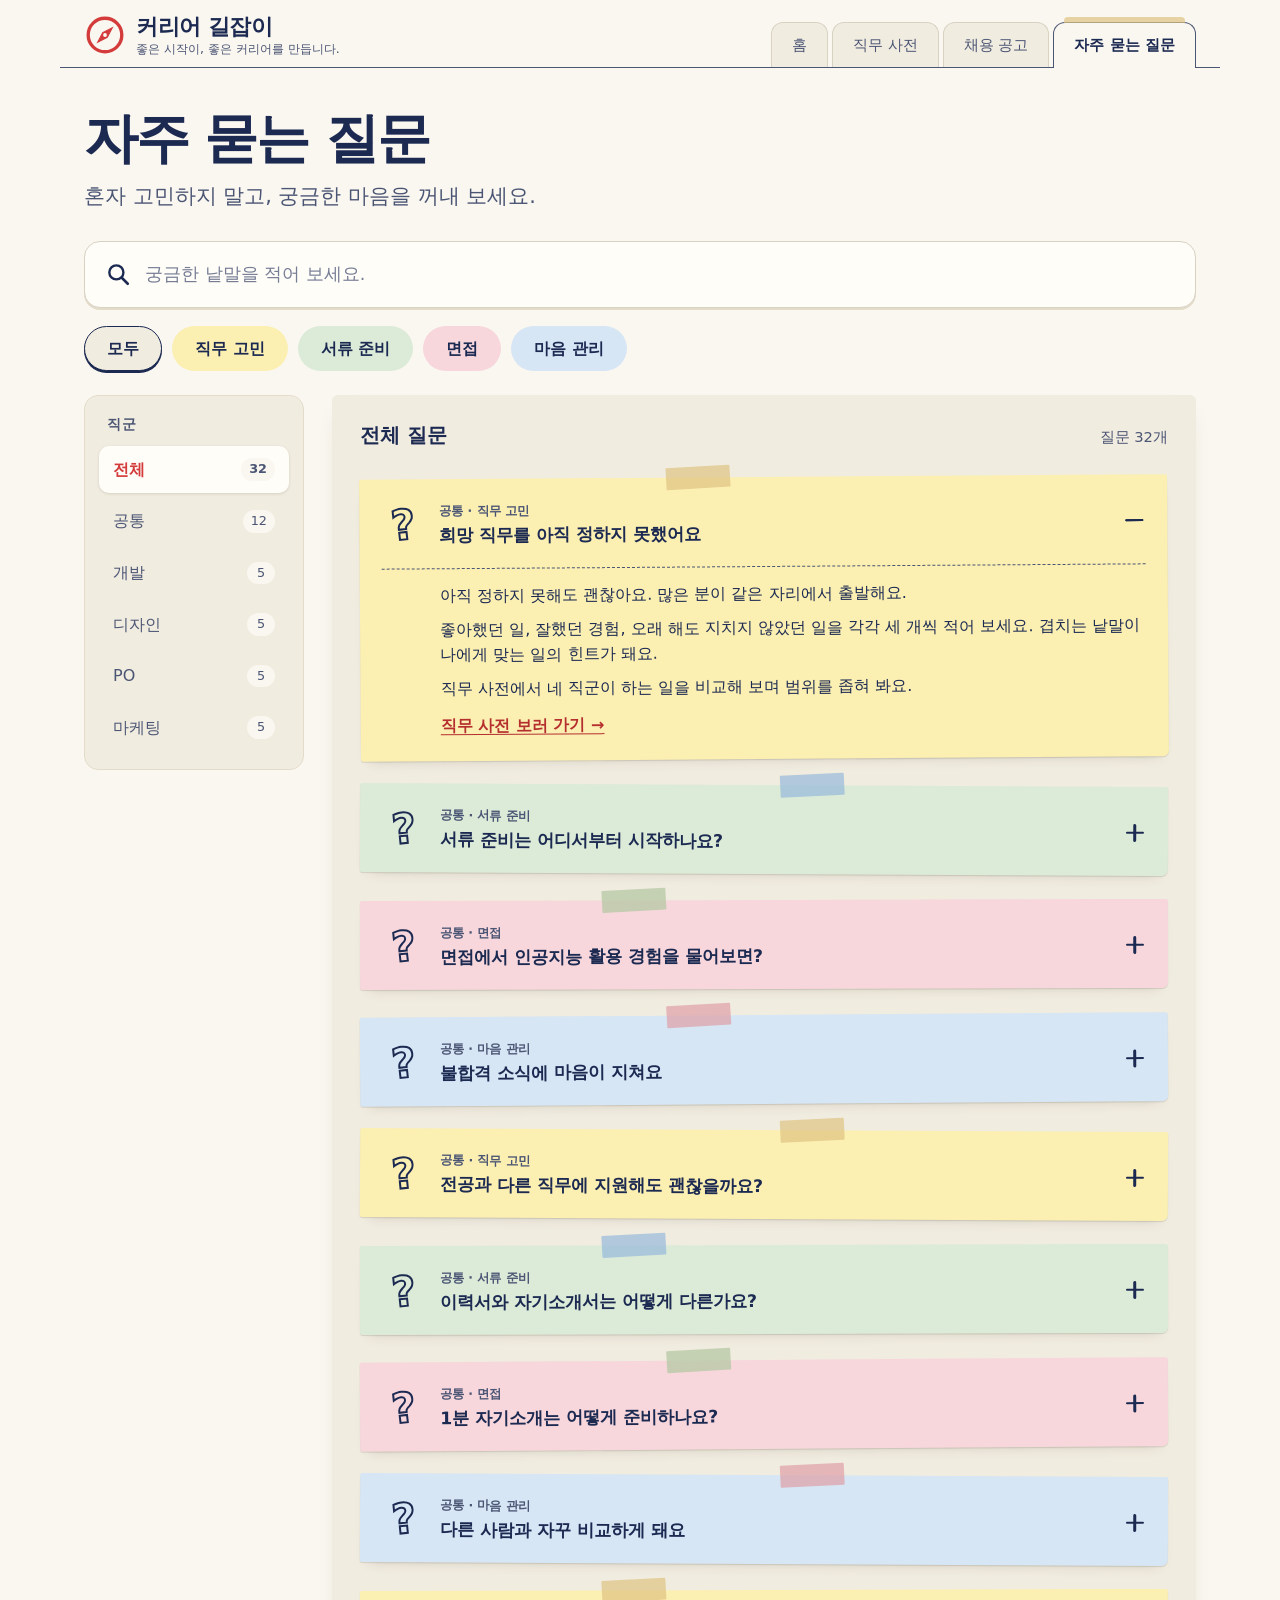
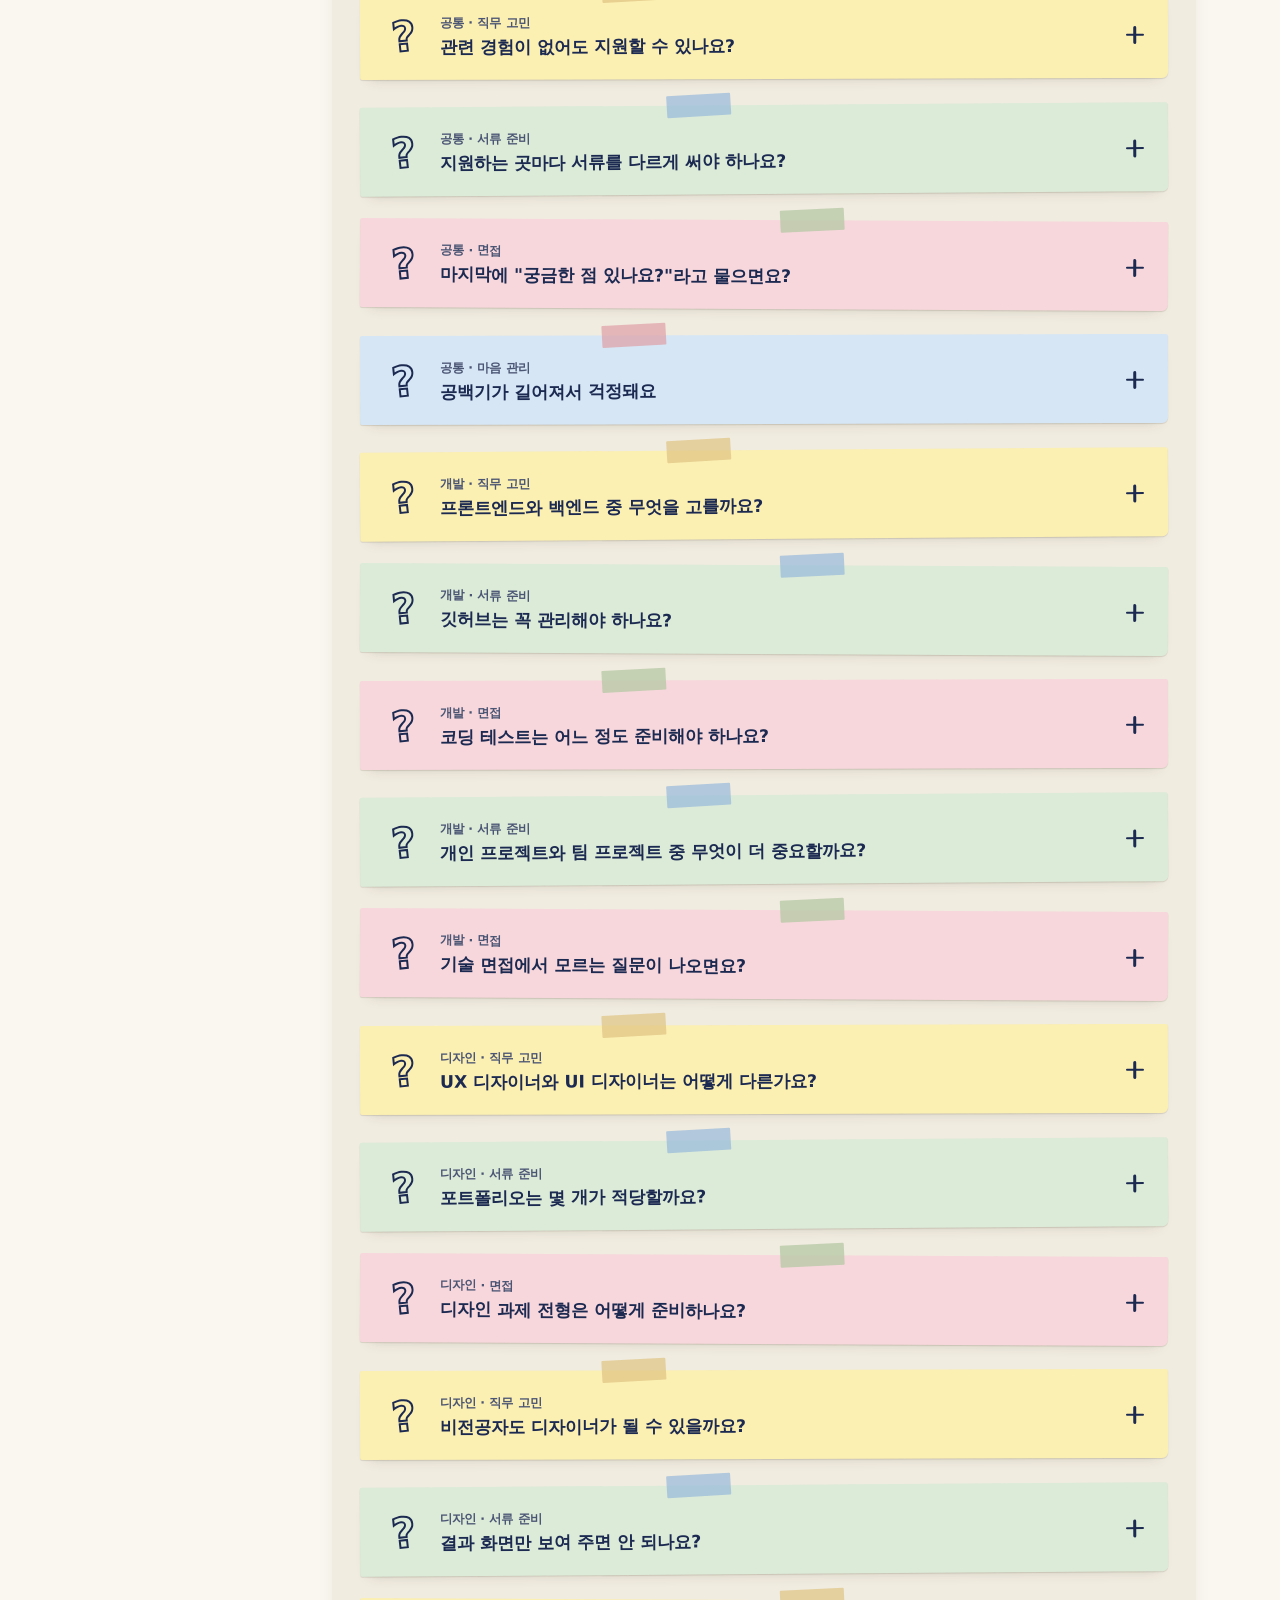
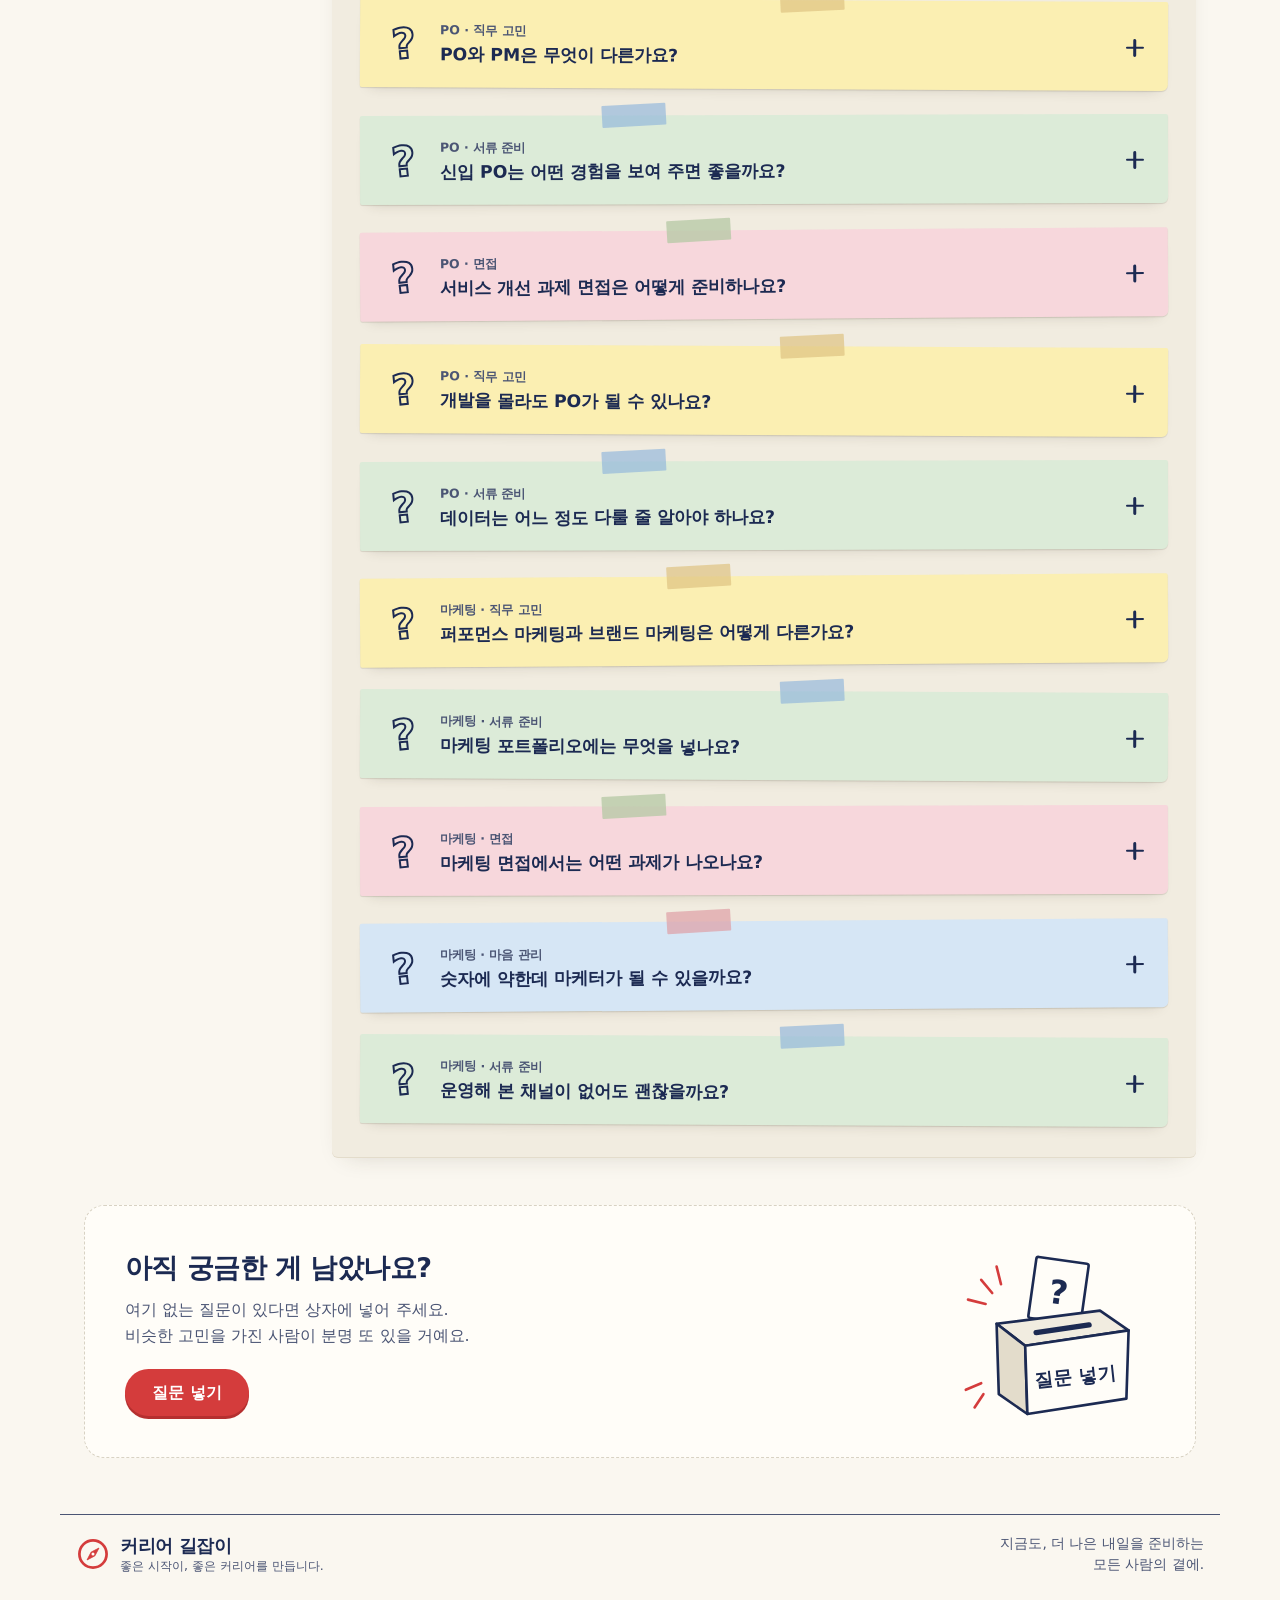
==== faq/index.html @ 997441ae "자주 묻는 질문 페이지 추가 - faq/index.html: 검색, 주제 칩, 직군 목록, 포스트잇 질문 목록, 질문 상자 - faq/faq.css: 메모지·테이프 디자인, 375" ====
<!DOCTYPE html>
<html lang="ko">
<head>
  <meta charset="UTF-8">
  <meta name="viewport" content="width=device-width, initial-scale=1">
  <title>자주 묻는 질문 | 커리어 길잡이</title>
  <meta name="description" content="개발·디자인·PO·마케팅 취업 준비생이 자주 묻는 질문과 답을 모았어요.">
  <link rel="stylesheet" href="../style.css">
  <link rel="stylesheet" href="faq.css">
</head>
<body>
  <a class="skip-link" href="#main">본문 바로가기</a>

  <!-- 공통 헤더: _틀.html이 생기면 그 모양으로 교체 -->
  <header class="site-header">
    <div class="container site-header__inner">
      <a class="brand" href="../index.html">
        <svg class="brand__logo" viewBox="0 0 40 40" role="img" aria-label="커리어 길잡이 로고 (나침반)">
          <circle cx="20" cy="20" r="16" fill="none" stroke-width="3.2"/>
          <path d="M27 13 L22.2 22.2 L13 27 L17.8 17.8 Z" />
          <circle cx="20" cy="20" r="1.8" class="brand__pin"/>
        </svg>
        <span class="brand__text">
          <strong class="brand__name">커리어 길잡이</strong>
          <span class="brand__tagline">좋은 시작이, 좋은 커리어를 만듭니다.</span>
        </span>
      </a>
      <nav class="site-nav" aria-label="주 메뉴">
        <ul>
          <li><a href="../index.html">홈</a></li>
          <li><a href="../roles/index.html">직무 사전</a></li>
          <li><a href="../jobs/index.html">채용 공고</a></li>
          <li><a href="../faq/index.html" aria-current="page">자주 묻는 질문</a></li>
        </ul>
      </nav>
    </div>
  </header>

  <main id="main" class="container faq">
    <!-- 제목 + 검색 -->
    <section class="faq-hero" aria-labelledby="faq-title">
      <h1 id="faq-title">자주 묻는 질문</h1>
      <p class="faq-hero__lead">혼자 고민하지 말고, 궁금한 마음을 꺼내 보세요.</p>

      <form class="search" role="search" onsubmit="return false">
        <label for="faq-search" class="sr-only">질문 검색</label>
        <svg class="search__icon" viewBox="0 0 24 24" aria-hidden="true">
          <circle cx="10.5" cy="10.5" r="6.5" fill="none" stroke-width="2.2"/>
          <path d="M15.5 15.5 L21 21" stroke-width="2.4" stroke-linecap="round"/>
        </svg>
        <input id="faq-search" class="search__input" type="search"
               placeholder="궁금한 낱말을 적어 보세요." autocomplete="off">
        <button type="button" class="search__clear" id="faq-search-clear" aria-label="검색어 지우기" hidden>✕</button>
      </form>

      <div class="topics" role="group" aria-label="주제로 고르기" id="faq-topics">
        <!-- faq.js가 채움 -->
      </div>
    </section>

    <!-- 직군 분류 + 질문 목록 -->
    <div class="faq-layout">
      <aside class="side" aria-labelledby="side-title">
        <h2 id="side-title" class="side__title">직군</h2>
        <ul class="side__list" id="faq-roles">
          <!-- faq.js가 채움 -->
        </ul>
      </aside>

      <section class="board" aria-labelledby="board-title">
        <div class="board__head">
          <h2 id="board-title" class="board__title">전체 질문</h2>
          <p class="board__count" id="faq-count" aria-live="polite"></p>
        </div>
        <ul class="notes" id="faq-list">
          <!-- faq.js가 채움 -->
        </ul>
        <div class="empty" id="faq-empty" hidden>
          <p class="empty__title">찾는 질문이 아직 없어요.</p>
          <p>다른 낱말로 찾아보거나, 아래 질문 상자에 넣어 주세요.</p>
          <button type="button" class="btn btn--ghost" id="faq-reset">조건 모두 지우기</button>
        </div>
      </section>
    </div>

    <!-- 질문 넣기 안내 -->
    <section class="ask" aria-labelledby="ask-title">
      <div class="ask__text">
        <h2 id="ask-title">아직 궁금한 게 남았나요?</h2>
        <p>여기 없는 질문이 있다면 상자에 넣어 주세요.<br>비슷한 고민을 가진 사람이 분명 또 있을 거예요.</p>
        <button type="button" class="btn btn--accent" id="ask-open">질문 넣기</button>
      </div>
      <svg class="ask__box" viewBox="0 0 200 170" aria-hidden="true">
        <g class="ask__spark">
          <path d="M42 38 L52 50"/><path d="M56 26 L60 42"/><path d="M30 56 L46 60"/>
          <path d="M28 138 L42 132"/><path d="M36 154 L44 142"/>
        </g>
        <!-- 꽂힌 쪽지 -->
        <g transform="rotate(8 112 50)">
          <rect x="88" y="20" width="48" height="56" rx="2" class="ask__card"/>
          <text x="112" y="60" text-anchor="middle" class="ask__q">?</text>
        </g>
        <!-- 상자 -->
        <path d="M56 78 L150 66 L176 84 L82 98 Z" class="ask__top"/>
        <path d="M92 86 L140 79" class="ask__slot"/>
        <path d="M56 78 L82 98 L84 160 L58 142 Z" class="ask__side"/>
        <path d="M82 98 L176 84 L174 146 L84 160 Z" class="ask__front"/>
        <text x="128" y="132" text-anchor="middle" class="ask__label" transform="rotate(-6 128 128)">질문 넣기</text>
      </svg>
    </section>
  </main>

  <!-- 질문 넣기 창 -->
  <dialog class="dialog" id="ask-dialog" aria-labelledby="dialog-title">
    <form method="dialog" class="dialog__form" id="ask-form">
      <h2 id="dialog-title">질문 상자에 넣기</h2>
      <label for="ask-role">어떤 직군 질문인가요?</label>
      <select id="ask-role" name="role">
        <option value="common">공통</option>
        <option value="dev">개발</option>
        <option value="design">디자인</option>
        <option value="po">PO</option>
        <option value="marketing">마케팅</option>
      </select>
      <label for="ask-text">궁금한 점</label>
      <textarea id="ask-text" name="text" rows="4" maxlength="200" required
                placeholder="예) 포트폴리오에 팀 프로젝트만 있어도 괜찮을까요?"></textarea>
      <p class="dialog__note">연습용 상자라서, 넣은 질문은 지금 쓰는 브라우저에만 저장돼요.</p>
      <p class="dialog__done" id="ask-done" role="status"></p>
      <div class="dialog__actions">
        <button type="button" class="btn btn--ghost" id="ask-cancel">닫기</button>
        <button type="submit" class="btn btn--accent" value="submit">넣기</button>
      </div>
      <div class="mine" id="ask-mine" hidden>
        <h3>내가 넣은 질문</h3>
        <ul id="ask-mine-list"></ul>
      </div>
    </form>
  </dialog>

  <!-- 공통 푸터 -->
  <footer class="site-footer">
    <div class="container site-footer__inner">
      <a class="brand brand--small" href="../index.html">
        <svg class="brand__logo" viewBox="0 0 40 40" role="img" aria-label="커리어 길잡이 로고 (나침반)">
          <circle cx="20" cy="20" r="16" fill="none" stroke-width="3.2"/>
          <path d="M27 13 L22.2 22.2 L13 27 L17.8 17.8 Z" />
          <circle cx="20" cy="20" r="1.8" class="brand__pin"/>
        </svg>
        <span class="brand__text">
          <strong class="brand__name">커리어 길잡이</strong>
          <span class="brand__tagline">좋은 시작이, 좋은 커리어를 만듭니다.</span>
        </span>
      </a>
      <p class="site-footer__msg">지금도, 더 나은 내일을 준비하는<br>모든 사람의 곁에.</p>
    </div>
  </footer>

  <script src="faq.js"></script>
</body>
</html>
---- faq/faq.css ----
/* =========================================================
   자주 묻는 질문 — 페이지 전용 스타일
   색은 모두 var(--…)로만 씁니다.
   ========================================================= */

/* ---------------------------------------------------------
   [임시] 색·글꼴 변수
   공통 style.css가 아직 없어서 여기 둡니다.
   style.css에 같은 변수가 생기면 이 블록을 지워 주세요.
   --------------------------------------------------------- */
:root {
  --bg: #faf7f0;
  --paper: #f1ece0;
  --paper-edge: #e3dccb;
  --surface: #fffdf8;
  --ink: #1c2a52;
  --ink-soft: #4b5574;
  --muted: #767d95;
  --line: #d8d2c3;
  --accent: #d43c3c;
  --accent-dark: #b52f2f;
  --on-accent: #ffffff;
  --focus: #2f6fd6;
  --mark: #ffe58a;
  --shadow: rgba(60, 50, 30, 0.14);
  --shadow-strong: rgba(60, 50, 30, 0.22);
  --backdrop: rgba(28, 42, 82, 0.35);

  --note-yellow: #fbefb2;
  --note-green: #dcebd8;
  --note-pink: #f7d7dc;
  --note-blue: #d6e6f5;
  --tape-yellow: rgba(222, 196, 130, 0.7);
  --tape-green: rgba(180, 200, 165, 0.75);
  --tape-pink: rgba(222, 160, 165, 0.7);
  --tape-blue: rgba(150, 185, 220, 0.7);

  --font: "Pretendard", "Apple SD Gothic Neo", "Malgun Gothic", "맑은 고딕", system-ui, sans-serif;
}

/* ---------- 기본 ---------- */
*, *::before, *::after { box-sizing: border-box; }

body {
  margin: 0;
  background: var(--bg);
  color: var(--ink);
  font-family: var(--font);
  line-height: 1.6;
  word-break: keep-all;
  overflow-wrap: anywhere;
}

.container {
  width: 100%;
  max-width: 1160px;
  margin: 0 auto;
  padding: 0 16px;
}
@media (min-width: 640px) { .container { padding: 0 24px; } }

a { color: inherit; }
button, input, select, textarea { font: inherit; color: inherit; }

:focus-visible {
  outline: 3px solid var(--focus);
  outline-offset: 2px;
  border-radius: 6px;
}

.sr-only {
  position: absolute; width: 1px; height: 1px; padding: 0; margin: -1px;
  overflow: hidden; clip: rect(0 0 0 0); white-space: nowrap; border: 0;
}

.skip-link {
  position: absolute; left: 16px; top: -48px; z-index: 10;
  padding: 8px 14px; border-radius: 8px;
  background: var(--ink); color: var(--surface); text-decoration: none;
}
.skip-link:focus { top: 12px; }

/* ---------- 헤더 (폴더 탭 메뉴) ---------- */
.site-header { padding-top: 14px; }
.site-header__inner {
  display: flex; flex-wrap: wrap; align-items: flex-end; justify-content: space-between;
  gap: 12px 24px;
  border-bottom: 1.5px solid var(--ink-soft);
}

.brand {
  display: inline-flex; align-items: center; gap: 10px;
  text-decoration: none; padding-bottom: 10px;
}
.brand__logo { width: 42px; height: 42px; flex: none; stroke: var(--accent); fill: var(--accent); }
.brand__logo circle:first-child { fill: none; }
.brand__pin { fill: var(--surface); stroke: none; }
.brand__text { display: flex; flex-direction: column; line-height: 1.25; }
.brand__name { font-size: 1.35rem; font-weight: 800; letter-spacing: -0.02em; }
.brand__tagline { font-size: 0.78rem; color: var(--ink-soft); }
.brand--small .brand__logo { width: 34px; height: 34px; }
.brand--small .brand__name { font-size: 1.1rem; }

.site-nav ul {
  display: flex; gap: 4px; margin: 0; padding: 0; list-style: none;
}
.site-nav a {
  display: block; position: relative;
  padding: 10px 20px 9px;
  background: var(--paper);
  border: 1.5px solid var(--line); border-bottom: 0;
  border-radius: 12px 12px 0 0;
  font-size: 0.95rem; color: var(--ink-soft); text-decoration: none;
  white-space: nowrap;
  transition: background 0.15s;
}
.site-nav a:hover { background: var(--surface); color: var(--ink); }
.site-nav a[aria-current="page"] {
  background: var(--bg);
  border-color: var(--ink-soft);
  color: var(--ink); font-weight: 800;
  margin-bottom: -1.5px; padding-bottom: 10.5px;
}
.site-nav a[aria-current="page"]::before {
  content: ""; position: absolute; left: 10px; right: 10px; top: -6px; height: 6px;
  background: var(--tape-yellow); border-radius: 4px 4px 0 0;
}

@media (max-width: 720px) {
  .site-header__inner { flex-direction: column; align-items: stretch; }
  .site-nav ul { gap: 2px; }
  .site-nav li { flex: 1 1 0; min-width: 0; }
  .site-nav a { padding: 9px 4px 8px; text-align: center; font-size: 0.82rem; border-radius: 10px 10px 0 0; }
  .site-nav a[aria-current="page"] { padding-bottom: 9.5px; }
}

/* ---------- 제목 + 검색 ---------- */
.faq-hero { padding: 40px 0 24px; }
.faq-hero h1 {
  margin: 0;
  font-size: clamp(2.1rem, 6vw, 3.4rem); font-weight: 900; letter-spacing: -0.04em; line-height: 1.15;
}
.faq-hero__lead { margin: 10px 0 28px; font-size: clamp(1rem, 2.4vw, 1.3rem); color: var(--ink-soft); }

.search {
  position: relative; display: flex; align-items: center;
  background: var(--surface);
  border: 1.5px solid var(--line); border-radius: 16px;
  box-shadow: 0 2px 0 var(--paper-edge);
  transition: border-color 0.15s, box-shadow 0.15s;
}
.search:focus-within { border-color: var(--ink-soft); box-shadow: 0 0 0 4px var(--note-blue); }
.search__icon { width: 26px; height: 26px; margin-left: 20px; flex: none; stroke: var(--ink); }
.search__input {
  flex: 1; min-width: 0;
  padding: 18px 14px; border: 0; background: transparent;
  font-size: 1.1rem;
}
.search__input::placeholder { color: var(--muted); }
.search__input:focus { outline: none; }
.search__input::-webkit-search-cancel-button { display: none; }
.search__clear {
  flex: none; width: 40px; height: 40px; margin-right: 10px;
  border: 0; border-radius: 50%; background: var(--paper); cursor: pointer;
}
.search__clear:hover { background: var(--line); }

/* 주제 칩 */
.topics { display: flex; flex-wrap: wrap; gap: 10px; margin-top: 18px; }
.chip {
  padding: 9px 22px; min-height: 44px;
  border: 1.5px solid transparent; border-radius: 999px;
  background: var(--chip, var(--paper));
  font-weight: 700; color: var(--ink); cursor: pointer;
  transition: transform 0.15s, border-color 0.15s;
}
.chip:hover { transform: translateY(-1px); }
.chip[aria-pressed="true"] { border-color: var(--ink); box-shadow: 0 2px 0 var(--ink); }
.chip--yellow { --chip: var(--note-yellow); }
.chip--green  { --chip: var(--note-green); }
.chip--pink   { --chip: var(--note-pink); }
.chip--blue   { --chip: var(--note-blue); }
@media (max-width: 480px) { .chip { padding: 8px 16px; font-size: 0.92rem; } }

/* ---------- 분류 + 목록 배치 ---------- */
.faq-layout {
  display: grid;
  grid-template-columns: 220px minmax(0, 1fr);
  gap: 28px;
  align-items: start;
}

.side {
  position: sticky; top: 16px;
  padding: 18px 14px;
  background: var(--paper);
  border: 1px solid var(--paper-edge); border-radius: 14px;
}
.side__title { margin: 0 8px 10px; font-size: 0.85rem; color: var(--ink-soft); letter-spacing: 0.08em; }
.side__list { margin: 0; padding: 0; list-style: none; display: grid; gap: 4px; }
.side__btn {
  display: flex; justify-content: space-between; align-items: center; width: 100%;
  padding: 11px 14px; min-height: 44px;
  border: 0; border-radius: 10px; background: transparent;
  text-align: left; cursor: pointer; color: var(--ink-soft);
}
.side__btn:hover { background: var(--surface); color: var(--ink); }
.side__btn[aria-pressed="true"] {
  background: var(--surface); color: var(--accent); font-weight: 800;
  box-shadow: 0 1px 3px var(--shadow);
}
.side__count {
  min-width: 28px; padding: 1px 8px; border-radius: 999px;
  background: var(--bg); font-size: 0.8rem; text-align: center; color: var(--ink-soft);
}

@media (max-width: 859px) {
  .faq-layout { grid-template-columns: minmax(0, 1fr); gap: 16px; }
  .side { position: static; padding: 12px; }
  .side__title { margin: 0 4px 8px; }
  .side__list { display: flex; flex-wrap: wrap; gap: 6px; }
  .side__btn { width: auto; gap: 8px; padding: 8px 12px; background: var(--surface); }
}

/* ---------- 게시판 (종이) ---------- */
.board {
  padding: 24px 28px 32px;
  background: var(--paper);
  border-radius: 6px;
  box-shadow: 0 1px 0 var(--paper-edge), 0 10px 24px -14px var(--shadow-strong);
}
.board__head {
  display: flex; flex-wrap: wrap; align-items: baseline; justify-content: space-between; gap: 4px 12px;
  margin-bottom: 26px;
}
.board__title { margin: 0; font-size: 1.25rem; }
.board__count { margin: 0; color: var(--ink-soft); font-size: 0.92rem; }
@media (max-width: 480px) { .board { padding: 18px 14px 24px; } }

/* ---------- 포스트잇 질문 ---------- */
.notes { margin: 0; padding: 0; list-style: none; display: grid; gap: 26px; }

.note {
  --note: var(--note-yellow);
  --tape: var(--tape-blue);
  position: relative;
  background: var(--note);
  border-radius: 2px 2px 6px 2px;
  box-shadow: 0 1px 1px var(--shadow), 0 8px 14px -10px var(--shadow-strong);
  transform: rotate(var(--tilt, 0deg));
  transition: transform 0.2s, box-shadow 0.2s;
}
.notes > li:nth-child(3n+1) .note { --tilt: -0.4deg; --tape-x: 38%; }
.notes > li:nth-child(3n+2) .note { --tilt: 0.3deg;  --tape-x: 52%; }
.notes > li:nth-child(3n)   .note { --tilt: -0.15deg; --tape-x: 30%; }
.note:hover, .note:focus-within { transform: rotate(0deg) translateY(-2px); box-shadow: 0 2px 2px var(--shadow), 0 14px 20px -12px var(--shadow-strong); }

/* 테이프 */
.note::before {
  content: ""; position: absolute; top: -11px; left: var(--tape-x, 40%);
  width: 64px; height: 22px;
  background: var(--tape);
  transform: rotate(-3deg);
  border-radius: 1px;
}

.note--yellow { --note: var(--note-yellow); --tape: var(--tape-yellow); }
.note--green  { --note: var(--note-green);  --tape: var(--tape-blue); }
.note--pink   { --note: var(--note-pink);   --tape: var(--tape-green); }
.note--blue   { --note: var(--note-blue);   --tape: var(--tape-pink); }

.note__h { margin: 0; }
.note__btn {
  display: grid; grid-template-columns: 44px minmax(0, 1fr) 28px; align-items: center; gap: 14px;
  width: 100%; padding: 22px 22px 20px;
  border: 0; background: transparent; text-align: left; cursor: pointer;
}
.note__btn:focus-visible { outline-offset: -4px; }

/* 손글씨 느낌 물음표 */
.note__q {
  font-size: 2.6rem; font-weight: 900; line-height: 1; text-align: center;
  color: transparent; -webkit-text-stroke: 2px var(--ink);
  transform: rotate(-6deg);
}

.note__meta { display: block; font-size: 0.78rem; color: var(--ink-soft); margin-bottom: 2px; font-weight: 600; }
.note__text { display: block; font-size: 1.08rem; font-weight: 800; line-height: 1.45; }

/* + / − */
.note__toggle { position: relative; width: 22px; height: 22px; justify-self: end; }
.note__toggle::before, .note__toggle::after {
  content: ""; position: absolute; left: 50%; top: 50%;
  width: 18px; height: 2.5px; border-radius: 2px;
  background: var(--ink);
  transform: translate(-50%, -50%);
  transition: transform 0.2s;
}
.note__toggle::after { transform: translate(-50%, -50%) rotate(90deg); }
.note__btn[aria-expanded="true"] .note__toggle::after { transform: translate(-50%, -50%) rotate(0deg); }

.note__panel {
  margin: 0 22px; padding: 14px 0 22px 58px;
  border-top: 1.5px dashed var(--ink-soft);
  animation: note-open 0.2s ease-out;
}
.note__panel p { margin: 0 0 0.5em; color: var(--ink); }
.note__link {
  display: inline-flex; align-items: center; gap: 4px; margin-top: 4px;
  font-weight: 700; color: var(--accent-dark); text-underline-offset: 3px;
}
@keyframes note-open { from { opacity: 0; transform: translateY(-4px); } to { opacity: 1; transform: none; } }

mark { background: var(--mark); color: inherit; border-radius: 3px; padding: 0 2px; }

@media (max-width: 480px) {
  .note__btn { grid-template-columns: 30px minmax(0, 1fr) 22px; gap: 10px; padding: 18px 14px 16px; }
  .note__q { font-size: 1.9rem; -webkit-text-stroke-width: 1.6px; }
  .note__text { font-size: 1rem; }
  .note__panel { margin: 0 14px; padding: 12px 0 18px; }
}

/* 결과 없음 */
.empty {
  padding: 36px 20px; text-align: center;
  background: var(--surface); border: 1.5px dashed var(--line); border-radius: 12px;
}
.empty__title { margin: 0 0 4px; font-size: 1.15rem; font-weight: 800; }
.empty p { margin: 0 0 16px; color: var(--ink-soft); }

/* ---------- 버튼 ---------- */
.btn {
  display: inline-flex; align-items: center; justify-content: center;
  min-height: 46px; padding: 10px 26px;
  border-radius: 999px; border: 1.5px solid transparent;
  font-weight: 800; cursor: pointer;
  transition: background 0.15s, transform 0.15s;
}
.btn--accent { background: var(--accent); color: var(--on-accent); box-shadow: 0 3px 0 var(--accent-dark); }
.btn--accent:hover { background: var(--accent-dark); }
.btn--accent:active { transform: translateY(2px); box-shadow: 0 1px 0 var(--accent-dark); }
.btn--ghost { background: var(--surface); border-color: var(--line); color: var(--ink); }
.btn--ghost:hover { border-color: var(--ink-soft); }

/* ---------- 질문 넣기 안내 ---------- */
.ask {
  display: grid; grid-template-columns: minmax(0, 1fr) 220px; align-items: center; gap: 24px;
  margin: 48px 0 56px; padding: 32px 40px;
  background: var(--surface);
  border: 1.5px dashed var(--line); border-radius: 20px;
}
.ask h2 { margin: 0 0 8px; font-size: clamp(1.3rem, 3vw, 1.7rem); letter-spacing: -0.02em; }
.ask p { margin: 0 0 20px; color: var(--ink-soft); }
.ask__box { width: 100%; height: auto; }
.ask__box path, .ask__box rect { stroke: var(--ink); stroke-width: 2.4; stroke-linejoin: round; stroke-linecap: round; }
.ask__spark path { stroke: var(--accent); fill: none; }
.ask__card { fill: var(--surface); }
.ask__q { fill: var(--ink); font: 900 30px var(--font); }
.ask__top { fill: var(--paper); }
.ask__slot { stroke-width: 5 !important; }
.ask__side { fill: var(--paper-edge); }
.ask__front { fill: var(--surface); }
.ask__label { fill: var(--ink); font: 700 17px var(--font); }

@media (max-width: 640px) {
  .ask { grid-template-columns: minmax(0, 1fr); text-align: center; padding: 26px 18px; gap: 8px; }
  .ask__box { order: -1; max-width: 160px; margin: 0 auto; }
}

/* ---------- 질문 넣기 창 ---------- */
.dialog {
  width: min(480px, calc(100% - 32px));
  padding: 0; border: 0; border-radius: 16px;
  background: var(--note-yellow); color: var(--ink);
  box-shadow: 0 20px 40px -12px var(--shadow-strong);
}
.dialog::backdrop { background: var(--backdrop); }
.dialog__form { display: grid; gap: 8px; padding: 26px 24px 22px; }
.dialog h2 { margin: 0 0 8px; font-size: 1.3rem; }
.dialog label { font-weight: 700; font-size: 0.92rem; margin-top: 4px; }
.dialog select, .dialog textarea {
  width: 100%; padding: 10px 12px;
  background: var(--surface); border: 1.5px solid var(--line); border-radius: 10px;
}
.dialog textarea { resize: vertical; min-height: 96px; }
.dialog__note { margin: 4px 0 0; font-size: 0.82rem; color: var(--ink-soft); }
.dialog__done { margin: 0; min-height: 1.4em; font-weight: 700; color: var(--accent-dark); }
.dialog__actions { display: flex; justify-content: flex-end; gap: 8px; flex-wrap: wrap; }
.mine { margin-top: 10px; padding-top: 12px; border-top: 1.5px dashed var(--ink-soft); }
.mine h3 { margin: 0 0 6px; font-size: 0.95rem; }
.mine ul { margin: 0; padding-left: 18px; max-height: 140px; overflow-y: auto; font-size: 0.9rem; }

/* ---------- 푸터 ---------- */
.site-footer { margin-top: 24px; }
.site-footer__inner {
  display: flex; flex-wrap: wrap; align-items: center; justify-content: space-between; gap: 12px 24px;
  padding: 18px 16px 28px;
  border-top: 1.5px solid var(--ink-soft);
}
.site-footer .brand { padding-bottom: 0; }
.site-footer__msg { margin: 0; text-align: right; font-size: 0.85rem; color: var(--ink-soft); }
@media (max-width: 480px) { .site-footer__msg { text-align: left; } }

/* ---------- 움직임 줄이기 ---------- */
@media (prefers-reduced-motion: reduce) {
  *, *::before, *::after { transition: none !important; animation: none !important; }
  .note, .note:hover, .note:focus-within { transform: none; }
}
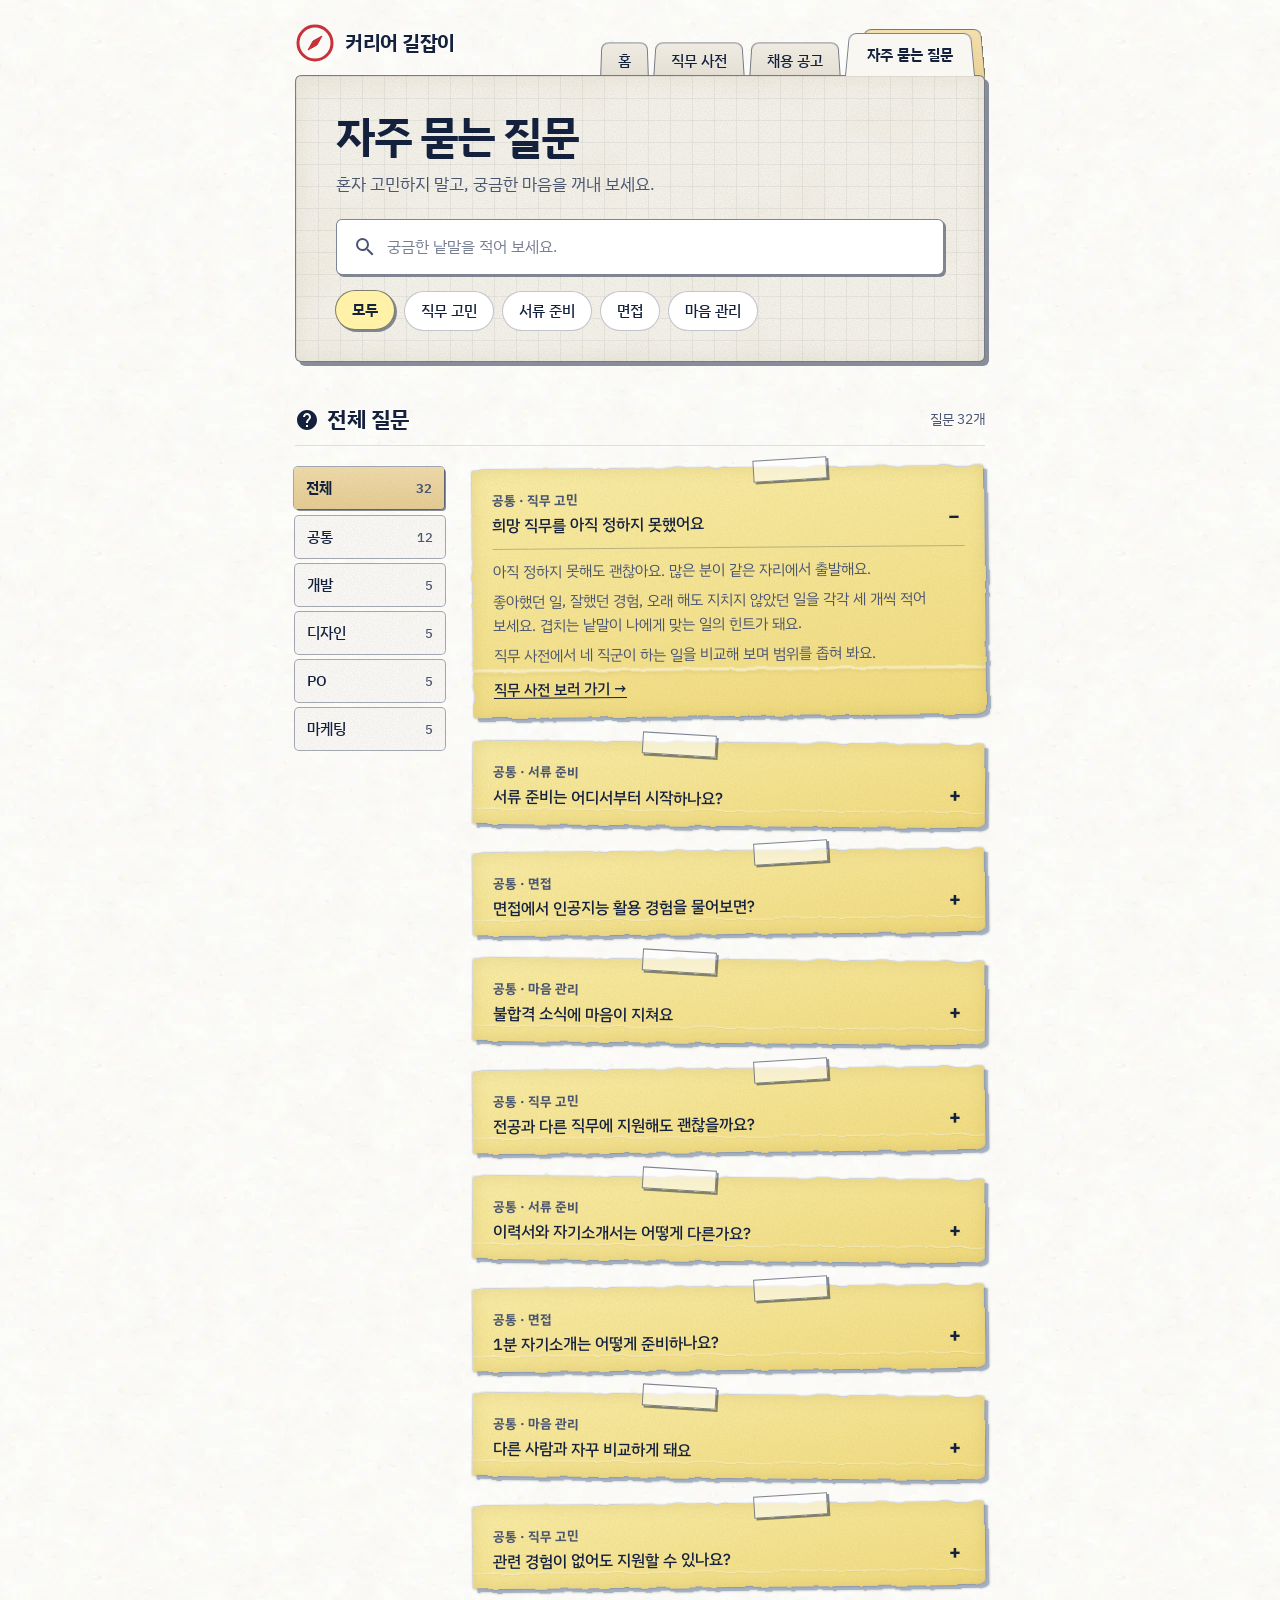
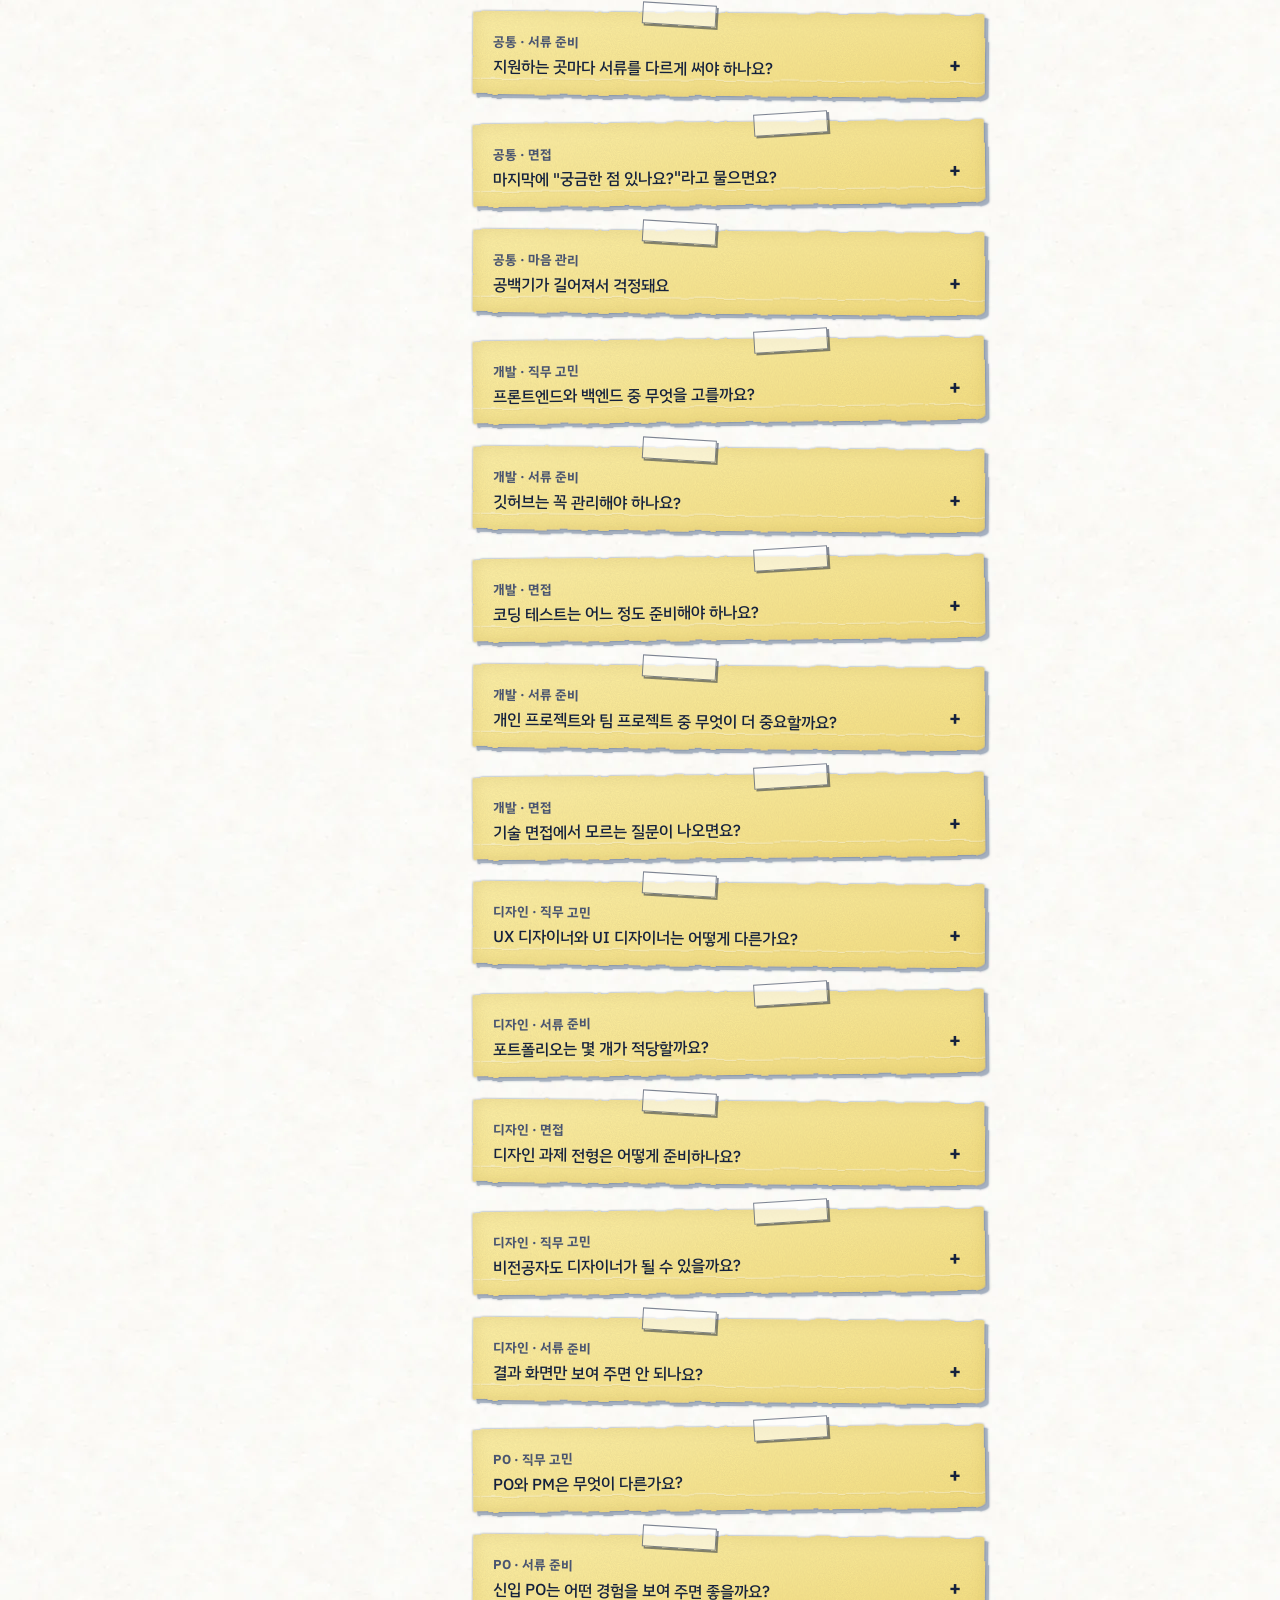
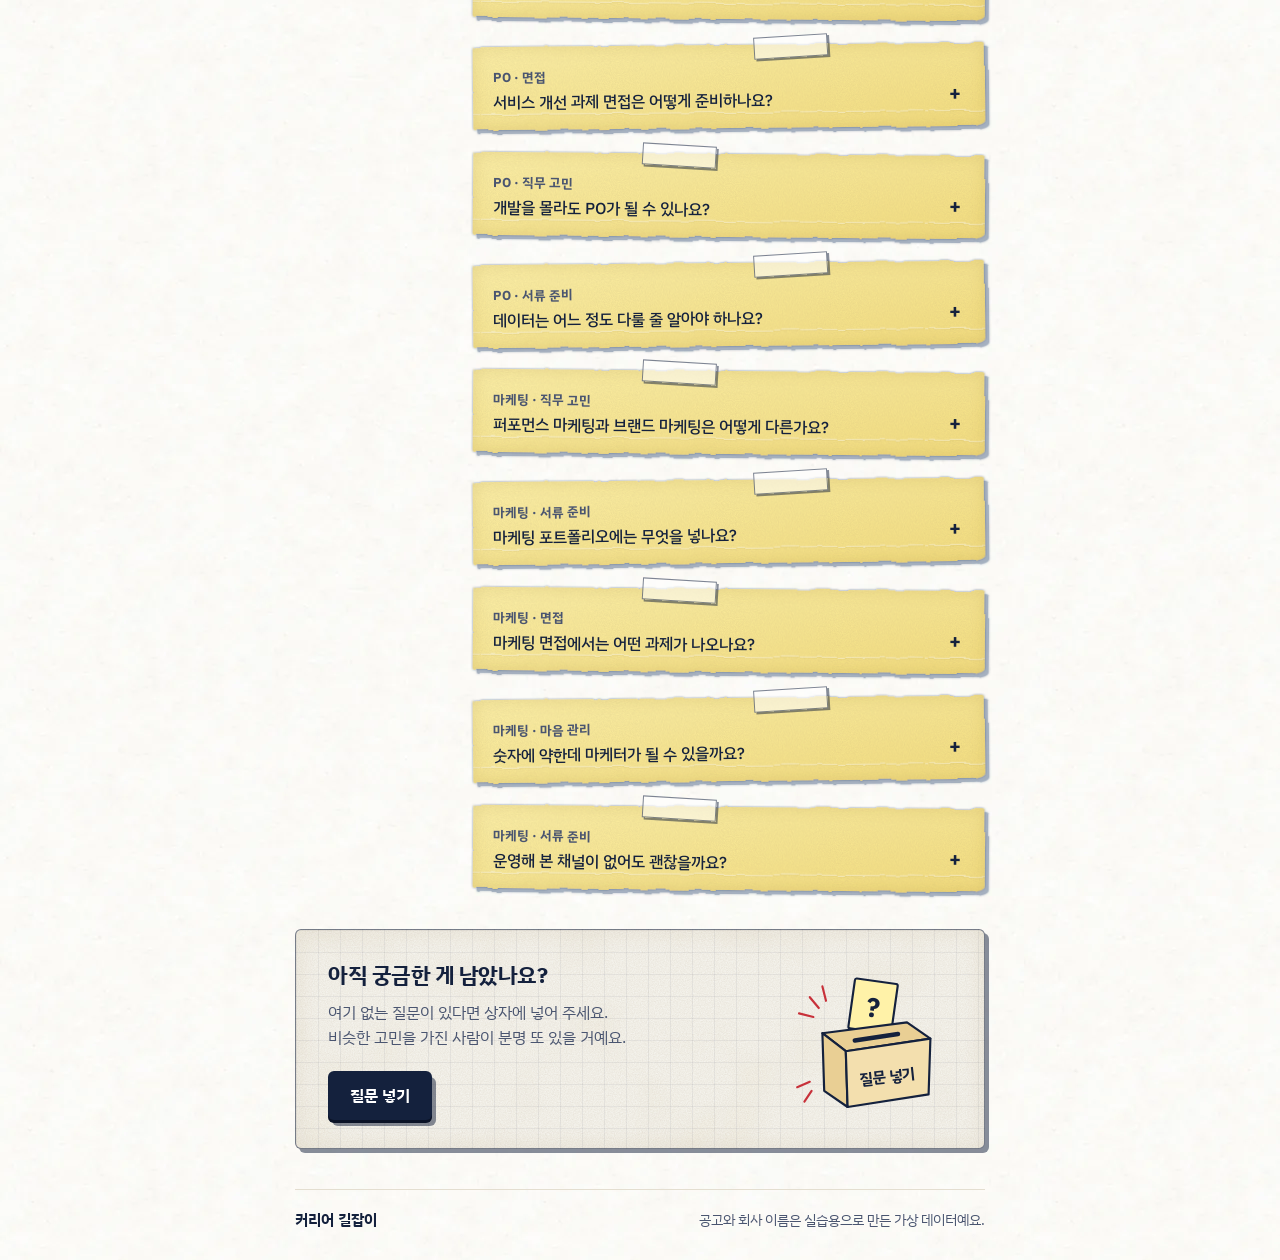
==== commit 1cf2de50: "FAQ: 홈 디자인(서류철 탭·노란 메모지·모눈종이)과 IBM Plex Sans KR로 통일 - 헤더·메뉴·푸터를 홈과 같은 모양으로 변경 - 질문 카드를 홈의 메모지 모양(테이프" ====
--- a/faq/index.html
+++ b/faq/index.html
@@ -1,161 +1,135 @@
-<!DOCTYPE html>
+<!doctype html>
 <html lang="ko">
 <head>
-  <meta charset="UTF-8">
-  <meta name="viewport" content="width=device-width, initial-scale=1">
-  <title>자주 묻는 질문 | 커리어 길잡이</title>
-  <meta name="description" content="개발·디자인·PO·마케팅 취업 준비생이 자주 묻는 질문과 답을 모았어요.">
-  <link rel="stylesheet" href="../style.css">
-  <link rel="stylesheet" href="faq.css">
+<meta charset="utf-8">
+<meta name="viewport" content="width=device-width, initial-scale=1">
+<title>자주 묻는 질문 | 커리어 길잡이</title>
+<meta name="description" content="개발·디자인·PO·마케팅 취업 준비생이 자주 묻는 질문과 답을 모았어요.">
+<link rel="preconnect" href="https://fonts.googleapis.com">
+<link rel="preconnect" href="https://fonts.gstatic.com" crossorigin>
+<link rel="stylesheet" href="https://fonts.googleapis.com/css2?family=IBM+Plex+Sans+KR:wght@400;500;700&display=swap">
+<link rel="stylesheet" href="faq.css">
 </head>
 <body>
-  <a class="skip-link" href="#main">본문 바로가기</a>
+<svg width="0" height="0" style="position:absolute" aria-hidden="true" focusable="false"><filter id="worn"><feTurbulence type="fractalNoise" baseFrequency=".05" numOctaves="3" seed="4"/><feDisplacementMap in="SourceGraphic" scale="4"/></filter></svg>
 
-  <!-- 공통 헤더: _틀.html이 생기면 그 모양으로 교체 -->
-  <header class="site-header">
-    <div class="container site-header__inner">
-      <a class="brand" href="../index.html">
-        <svg class="brand__logo" viewBox="0 0 40 40" role="img" aria-label="커리어 길잡이 로고 (나침반)">
-          <circle cx="20" cy="20" r="16" fill="none" stroke-width="3.2"/>
-          <path d="M27 13 L22.2 22.2 L13 27 L17.8 17.8 Z" />
-          <circle cx="20" cy="20" r="1.8" class="brand__pin"/>
-        </svg>
-        <span class="brand__text">
-          <strong class="brand__name">커리어 길잡이</strong>
-          <span class="brand__tagline">좋은 시작이, 좋은 커리어를 만듭니다.</span>
-        </span>
-      </a>
-      <nav class="site-nav" aria-label="주 메뉴">
-        <ul>
-          <li><a href="../index.html">홈</a></li>
-          <li><a href="../roles/index.html">직무 사전</a></li>
-          <li><a href="../jobs/index.html">채용 공고</a></li>
-          <li><a href="../faq/index.html" aria-current="page">자주 묻는 질문</a></li>
-        </ul>
+<a class="skip-link" href="#main">본문 바로가기</a>
+
+<!-- 공통 헤더: 홈(index.html)과 같은 모양 -->
+<header class="wrap site-head">
+  <a class="logo" href="../index.html">
+    <svg width="40" height="40" viewBox="0 0 40 40" aria-hidden="true"><circle cx="20" cy="20" r="17" fill="none" stroke-width="3"/><path d="M27 13 22 22 13 27 18 18Z"/></svg>
+    <b>커리어 길잡이</b>
+  </a>
+  <nav class="tabs" aria-label="주 메뉴">
+    <a href="../index.html">홈</a>
+    <a href="../roles/index.html">직무 사전</a>
+    <a href="../jobs/index.html">채용 공고</a>
+    <a href="../faq/index.html" aria-current="page"><span>자주 묻는 질문</span></a>
+  </nav>
+</header>
+
+<main id="main" class="wrap">
+  <!-- 제목 + 검색 (서류철 탭이 붙는 모눈종이) -->
+  <section class="hero" aria-labelledby="hero-title">
+    <h1 id="hero-title">자주 묻는 질문</h1>
+    <p class="hero__lead">혼자 고민하지 말고, 궁금한 마음을 꺼내 보세요.</p>
+
+    <form class="search" role="search" onsubmit="return false">
+      <label for="faq-search" class="sr">질문 검색</label>
+      <svg class="mi" viewBox="0 0 24 24" aria-hidden="true"><path d="M15.5 14h-.79l-.28-.27A6.47 6.47 0 0 0 16 9.5 6.5 6.5 0 1 0 9.5 16c1.61 0 3.09-.59 4.23-1.57l.27.28v.79l5 4.99L20.49 19l-4.99-5zm-6 0C7.01 14 5 11.99 5 9.5S7.01 5 9.5 5 14 7.01 14 9.5 11.99 14 9.5 14z"/></svg>
+      <input id="faq-search" class="search__input" type="search" placeholder="궁금한 낱말을 적어 보세요." autocomplete="off">
+      <button type="button" class="search__clear" id="faq-search-clear" aria-label="검색어 지우기" hidden>
+        <svg class="mi sm" viewBox="0 0 24 24" aria-hidden="true"><path d="M19 6.41 17.59 5 12 10.59 6.41 5 5 6.41 10.59 12 5 17.59 6.41 19 12 13.41 17.59 19 19 17.59 13.41 12z"/></svg>
+      </button>
+    </form>
+
+    <div class="topics" role="group" aria-label="주제로 고르기" id="faq-topics"><!-- faq.js가 채움 --></div>
+  </section>
+
+  <!-- 직군 + 메모지 질문 -->
+  <section class="sec" aria-labelledby="board-title">
+    <div class="sec-head">
+      <h2>
+        <svg class="mi" viewBox="0 0 24 24" aria-hidden="true"><path d="M12 2C6.48 2 2 6.48 2 12s4.48 10 10 10 10-4.48 10-10S17.52 2 12 2zm1 17h-2v-2h2v2zm2.07-7.75l-.9.92C13.45 12.9 13 13.5 13 15h-2v-.5c0-1.1.45-2.1 1.17-2.83l1.24-1.26c.37-.36.59-.86.59-1.41 0-1.1-.9-2-2-2s-2 .9-2 2H8c0-2.21 1.79-4 4-4s4 1.79 4 4c0 .88-.36 1.68-.93 2.25z"/></svg>
+        <span id="board-title">전체 질문</span>
+      </h2>
+      <p class="more" id="faq-count" aria-live="polite"></p>
+    </div>
+
+    <div class="faq-layout">
+      <nav class="roles" aria-label="직군으로 고르기">
+        <ul id="faq-roles"><!-- faq.js가 채움 --></ul>
       </nav>
-    </div>
-  </header>
 
-  <main id="main" class="container faq">
-    <!-- 제목 + 검색 -->
-    <section class="faq-hero" aria-labelledby="faq-title">
-      <h1 id="faq-title">자주 묻는 질문</h1>
-      <p class="faq-hero__lead">혼자 고민하지 말고, 궁금한 마음을 꺼내 보세요.</p>
-
-      <form class="search" role="search" onsubmit="return false">
-        <label for="faq-search" class="sr-only">질문 검색</label>
-        <svg class="search__icon" viewBox="0 0 24 24" aria-hidden="true">
-          <circle cx="10.5" cy="10.5" r="6.5" fill="none" stroke-width="2.2"/>
-          <path d="M15.5 15.5 L21 21" stroke-width="2.4" stroke-linecap="round"/>
-        </svg>
-        <input id="faq-search" class="search__input" type="search"
-               placeholder="궁금한 낱말을 적어 보세요." autocomplete="off">
-        <button type="button" class="search__clear" id="faq-search-clear" aria-label="검색어 지우기" hidden>✕</button>
-      </form>
-
-      <div class="topics" role="group" aria-label="주제로 고르기" id="faq-topics">
-        <!-- faq.js가 채움 -->
-      </div>
-    </section>
-
-    <!-- 직군 분류 + 질문 목록 -->
-    <div class="faq-layout">
-      <aside class="side" aria-labelledby="side-title">
-        <h2 id="side-title" class="side__title">직군</h2>
-        <ul class="side__list" id="faq-roles">
-          <!-- faq.js가 채움 -->
-        </ul>
-      </aside>
-
-      <section class="board" aria-labelledby="board-title">
-        <div class="board__head">
-          <h2 id="board-title" class="board__title">전체 질문</h2>
-          <p class="board__count" id="faq-count" aria-live="polite"></p>
-        </div>
-        <ul class="notes" id="faq-list">
-          <!-- faq.js가 채움 -->
-        </ul>
+      <div>
+        <ul class="notes" id="faq-list"><!-- faq.js가 채움 --></ul>
         <div class="empty" id="faq-empty" hidden>
           <p class="empty__title">찾는 질문이 아직 없어요.</p>
           <p>다른 낱말로 찾아보거나, 아래 질문 상자에 넣어 주세요.</p>
-          <button type="button" class="btn btn--ghost" id="faq-reset">조건 모두 지우기</button>
+          <button type="button" class="btn btn--paper" id="faq-reset">조건 모두 지우기</button>
         </div>
-      </section>
+      </div>
     </div>
+  </section>
 
-    <!-- 질문 넣기 안내 -->
-    <section class="ask" aria-labelledby="ask-title">
-      <div class="ask__text">
-        <h2 id="ask-title">아직 궁금한 게 남았나요?</h2>
-        <p>여기 없는 질문이 있다면 상자에 넣어 주세요.<br>비슷한 고민을 가진 사람이 분명 또 있을 거예요.</p>
-        <button type="button" class="btn btn--accent" id="ask-open">질문 넣기</button>
-      </div>
-      <svg class="ask__box" viewBox="0 0 200 170" aria-hidden="true">
-        <g class="ask__spark">
-          <path d="M42 38 L52 50"/><path d="M56 26 L60 42"/><path d="M30 56 L46 60"/>
-          <path d="M28 138 L42 132"/><path d="M36 154 L44 142"/>
-        </g>
-        <!-- 꽂힌 쪽지 -->
-        <g transform="rotate(8 112 50)">
-          <rect x="88" y="20" width="48" height="56" rx="2" class="ask__card"/>
-          <text x="112" y="60" text-anchor="middle" class="ask__q">?</text>
-        </g>
-        <!-- 상자 -->
-        <path d="M56 78 L150 66 L176 84 L82 98 Z" class="ask__top"/>
-        <path d="M92 86 L140 79" class="ask__slot"/>
-        <path d="M56 78 L82 98 L84 160 L58 142 Z" class="ask__side"/>
-        <path d="M82 98 L176 84 L174 146 L84 160 Z" class="ask__front"/>
-        <text x="128" y="132" text-anchor="middle" class="ask__label" transform="rotate(-6 128 128)">질문 넣기</text>
-      </svg>
-    </section>
-  </main>
+  <!-- 질문 넣기 -->
+  <section class="sec ask" aria-labelledby="ask-title">
+    <div class="ask__text">
+      <h2 id="ask-title">아직 궁금한 게 남았나요?</h2>
+      <p>여기 없는 질문이 있다면 상자에 넣어 주세요.<br>비슷한 고민을 가진 사람이 분명 또 있을 거예요.</p>
+      <button type="button" class="btn" id="ask-open">질문 넣기</button>
+    </div>
+    <svg class="ask__box" viewBox="0 0 200 170" aria-hidden="true">
+      <g class="ask__spark"><path d="M42 38 52 50"/><path d="M56 26 60 42"/><path d="M30 56 46 60"/><path d="M28 138 42 132"/><path d="M36 154 44 142"/></g>
+      <g transform="rotate(8 112 50)">
+        <rect x="88" y="20" width="48" height="56" rx="2" class="ask__card"/>
+        <text x="112" y="60" text-anchor="middle" class="ask__q">?</text>
+      </g>
+      <path d="M56 78 150 66 176 84 82 98Z" class="ask__top"/>
+      <path d="M92 86 140 79" class="ask__slot"/>
+      <path d="M56 78 82 98 84 160 58 142Z" class="ask__side"/>
+      <path d="M82 98 176 84 174 146 84 160Z" class="ask__front"/>
+      <text x="128" y="132" text-anchor="middle" class="ask__label" transform="rotate(-6 128 128)">질문 넣기</text>
+    </svg>
+  </section>
+</main>
 
-  <!-- 질문 넣기 창 -->
-  <dialog class="dialog" id="ask-dialog" aria-labelledby="dialog-title">
-    <form method="dialog" class="dialog__form" id="ask-form">
-      <h2 id="dialog-title">질문 상자에 넣기</h2>
-      <label for="ask-role">어떤 직군 질문인가요?</label>
-      <select id="ask-role" name="role">
-        <option value="common">공통</option>
-        <option value="dev">개발</option>
-        <option value="design">디자인</option>
-        <option value="po">PO</option>
-        <option value="marketing">마케팅</option>
-      </select>
-      <label for="ask-text">궁금한 점</label>
-      <textarea id="ask-text" name="text" rows="4" maxlength="200" required
-                placeholder="예) 포트폴리오에 팀 프로젝트만 있어도 괜찮을까요?"></textarea>
-      <p class="dialog__note">연습용 상자라서, 넣은 질문은 지금 쓰는 브라우저에만 저장돼요.</p>
-      <p class="dialog__done" id="ask-done" role="status"></p>
-      <div class="dialog__actions">
-        <button type="button" class="btn btn--ghost" id="ask-cancel">닫기</button>
-        <button type="submit" class="btn btn--accent" value="submit">넣기</button>
-      </div>
-      <div class="mine" id="ask-mine" hidden>
-        <h3>내가 넣은 질문</h3>
-        <ul id="ask-mine-list"></ul>
-      </div>
-    </form>
-  </dialog>
+<!-- 질문 넣기 창 -->
+<dialog class="dialog" id="ask-dialog" aria-labelledby="dialog-title">
+  <form method="dialog" class="dialog__form" id="ask-form">
+    <h2 id="dialog-title">질문 상자에 넣기</h2>
+    <label for="ask-role">어떤 직군 질문인가요?</label>
+    <select id="ask-role" name="role">
+      <option value="common">공통</option>
+      <option value="dev">개발</option>
+      <option value="design">디자인</option>
+      <option value="po">PO</option>
+      <option value="marketing">마케팅</option>
+    </select>
+    <label for="ask-text">궁금한 점</label>
+    <textarea id="ask-text" name="text" rows="4" maxlength="200" required placeholder="예) 포트폴리오에 팀 프로젝트만 있어도 괜찮을까요?"></textarea>
+    <p class="dialog__note">연습용 상자라서, 넣은 질문은 지금 쓰는 브라우저에만 저장돼요.</p>
+    <p class="dialog__done" id="ask-done" role="status"></p>
+    <div class="dialog__actions">
+      <button type="button" class="btn btn--paper" id="ask-cancel">닫기</button>
+      <button type="submit" class="btn" value="submit">넣기</button>
+    </div>
+    <div class="mine" id="ask-mine" hidden>
+      <h3>내가 넣은 질문</h3>
+      <ul id="ask-mine-list"></ul>
+    </div>
+  </form>
+</dialog>
 
-  <!-- 공통 푸터 -->
-  <footer class="site-footer">
-    <div class="container site-footer__inner">
-      <a class="brand brand--small" href="../index.html">
-        <svg class="brand__logo" viewBox="0 0 40 40" role="img" aria-label="커리어 길잡이 로고 (나침반)">
-          <circle cx="20" cy="20" r="16" fill="none" stroke-width="3.2"/>
-          <path d="M27 13 L22.2 22.2 L13 27 L17.8 17.8 Z" />
-          <circle cx="20" cy="20" r="1.8" class="brand__pin"/>
-        </svg>
-        <span class="brand__text">
-          <strong class="brand__name">커리어 길잡이</strong>
-          <span class="brand__tagline">좋은 시작이, 좋은 커리어를 만듭니다.</span>
-        </span>
-      </a>
-      <p class="site-footer__msg">지금도, 더 나은 내일을 준비하는<br>모든 사람의 곁에.</p>
-    </div>
-  </footer>
+<!-- 공통 푸터: 홈과 같은 모양 -->
+<footer class="wrap site-foot">
+  <div>
+    <b>커리어 길잡이</b>
+    <span>공고와 회사 이름은 실습용으로 만든 가상 데이터예요.</span>
+  </div>
+</footer>
 
-  <script src="faq.js"></script>
+<script src="faq.js"></script>
 </body>
 </html>
--- a/faq/faq.css
+++ b/faq/faq.css
@@ -1,408 +1,288 @@
 /* =========================================================
-   자주 묻는 질문 — 페이지 전용 스타일
+   자주 묻는 질문 — 궁금증 메모함
+   헤더·메뉴·푸터는 홈(index.html)과 같은 모양으로 맞췄어요.
    색은 모두 var(--…)로만 씁니다.
    ========================================================= */
 
-/* ---------------------------------------------------------
-   [임시] 색·글꼴 변수
-   공통 style.css가 아직 없어서 여기 둡니다.
-   style.css에 같은 변수가 생기면 이 블록을 지워 주세요.
-   --------------------------------------------------------- */
+/* 공통 style.css가 생기면 아래 변수는 그쪽으로 옮겨요 (홈과 같은 이름·값) */
 :root {
-  --bg: #faf7f0;
-  --paper: #f1ece0;
-  --paper-edge: #e3dccb;
-  --surface: #fffdf8;
-  --ink: #1c2a52;
-  --ink-soft: #4b5574;
-  --muted: #767d95;
-  --line: #d8d2c3;
-  --accent: #d43c3c;
-  --accent-dark: #b52f2f;
-  --on-accent: #ffffff;
-  --focus: #2f6fd6;
-  --mark: #ffe58a;
-  --shadow: rgba(60, 50, 30, 0.14);
-  --shadow-strong: rgba(60, 50, 30, 0.22);
-  --backdrop: rgba(28, 42, 82, 0.35);
-
-  --note-yellow: #fbefb2;
-  --note-green: #dcebd8;
-  --note-pink: #f7d7dc;
-  --note-blue: #d6e6f5;
-  --tape-yellow: rgba(222, 196, 130, 0.7);
-  --tape-green: rgba(180, 200, 165, 0.75);
-  --tape-pink: rgba(222, 160, 165, 0.7);
-  --tape-blue: rgba(150, 185, 220, 0.7);
-
-  --font: "Pretendard", "Apple SD Gothic Neo", "Malgun Gothic", "맑은 고딕", system-ui, sans-serif;
-}
-
-/* ---------- 기본 ---------- */
-*, *::before, *::after { box-sizing: border-box; }
-
+  --paper: #FBFAF7;
+  --sheet: #F8F7F2;
+  --grid: rgba(20, 33, 61, .06);
+  --ink: #14213D;
+  --ink-2: #4A5570;
+  --ink-deep: #0A1226;
+  --line: #E4DED0;
+  --red: #C8313A;
+  --folder: #F3DFAE;
+  --folder-deep: #E9CF94;
+  --tab: #EFEBE2;
+  --tab-deep: #E3DED2;
+  --tab-hover: #F6F3EC;
+  --note: #FFF2A8;
+  --note-deep: #F6E07E;
+  --white: #FFFFFF;
+  --tape: rgba(255, 255, 255, .55);
+  --mark: #FFE07A;
+
+  --grain: url("data:image/svg+xml,%3Csvg xmlns='http://www.w3.org/2000/svg' width='180' height='180'%3E%3Cfilter id='n'%3E%3CfeTurbulence type='fractalNoise' baseFrequency='.85' numOctaves='3' stitchTiles='stitch'/%3E%3CfeColorMatrix values='0 0 0 0 .36 0 0 0 0 .28 0 0 0 0 .16 .2 0 0 0 0'/%3E%3C/filter%3E%3Crect width='100%25' height='100%25' filter='url%28%23n%29'/%3E%3C/svg%3E");
+  --blotch: url("data:image/svg+xml,%3Csvg xmlns='http://www.w3.org/2000/svg' width='420' height='420'%3E%3Cfilter id='b'%3E%3CfeTurbulence type='fractalNoise' baseFrequency='.012' numOctaves='2' seed='7' stitchTiles='stitch'/%3E%3CfeColorMatrix values='0 0 0 0 .55 0 0 0 0 .4 0 0 0 0 .15 .22 0 0 0 -.12'/%3E%3C/filter%3E%3Crect width='100%25' height='100%25' filter='url%28%23b%29'/%3E%3C/svg%3E");
+  --age-edge: inset 0 0 22px rgba(140, 100, 30, .1);
+  --note-age: inset 0 0 16px rgba(150, 110, 20, .16);
+  --note-shine: rgba(255, 255, 255, .55);
+  --note-crease: rgba(120, 90, 20, .07);
+  --tab-shade: rgba(20, 33, 61, .18);
+  --line-soft: rgba(20, 33, 61, .26);
+  --backdrop: rgba(20, 33, 61, .35);
+
+  /* 번짐 없는 단색 그림자: 오려 붙인 종이처럼 또렷하게 */
+  --shade: rgba(20, 33, 61, .5);
+  --shade-strong: rgba(20, 33, 61, .58);
+  --outline: drop-shadow(0 0 .9px rgba(20, 33, 61, .8));
+  --ring: 0 0 0 1px rgba(20, 33, 61, .38);
+  --line-ink: rgba(20, 33, 61, .55);
+  --shadow-1: 2px 2px 0 var(--shade);
+  --shadow-2: 4px 4px 0 var(--shade);
+  --shadow-3: 8px 8px 0 var(--shade-strong);
+
+  --gutter: clamp(20px, 6vw, 80px);
+}
+
+/* ---------- 기본 (홈과 같음) ---------- */
+* { box-sizing: border-box; }
 body {
   margin: 0;
-  background: var(--bg);
+  background: var(--paper) url("../assets/home/paper.webp") repeat;
+  background-size: 512px 512px;
   color: var(--ink);
-  font-family: var(--font);
-  line-height: 1.6;
+  font: 16px/1.6 "IBM Plex Sans KR", "Apple SD Gothic Neo", "Malgun Gothic", system-ui, sans-serif;
   word-break: keep-all;
   overflow-wrap: anywhere;
 }
-
-.container {
-  width: 100%;
-  max-width: 1160px;
-  margin: 0 auto;
-  padding: 0 16px;
-}
-@media (min-width: 640px) { .container { padding: 0 24px; } }
-
 a { color: inherit; }
 button, input, select, textarea { font: inherit; color: inherit; }
-
-:focus-visible {
-  outline: 3px solid var(--focus);
-  outline-offset: 2px;
-  border-radius: 6px;
-}
-
-.sr-only {
-  position: absolute; width: 1px; height: 1px; padding: 0; margin: -1px;
-  overflow: hidden; clip: rect(0 0 0 0); white-space: nowrap; border: 0;
-}
-
-.skip-link {
-  position: absolute; left: 16px; top: -48px; z-index: 10;
-  padding: 8px 14px; border-radius: 8px;
-  background: var(--ink); color: var(--surface); text-decoration: none;
-}
+.wrap { max-width: calc(690px + 2 * var(--gutter)); margin: 0 auto; padding: 0 var(--gutter); }
+
+:focus-visible { outline: 3px solid var(--folder-deep); outline-offset: 3px; }
+
+.sr { position: absolute; width: 1px; height: 1px; overflow: hidden; clip: rect(0 0 0 0); white-space: nowrap; }
+.skip-link { position: absolute; left: 16px; top: -48px; z-index: 10; padding: 8px 14px; border-radius: 6px; background: var(--ink); color: var(--white); text-decoration: none; }
 .skip-link:focus { top: 12px; }
 
-/* ---------- 헤더 (폴더 탭 메뉴) ---------- */
-.site-header { padding-top: 14px; }
-.site-header__inner {
-  display: flex; flex-wrap: wrap; align-items: flex-end; justify-content: space-between;
-  gap: 12px 24px;
-  border-bottom: 1.5px solid var(--ink-soft);
-}
-
-.brand {
-  display: inline-flex; align-items: center; gap: 10px;
-  text-decoration: none; padding-bottom: 10px;
-}
-.brand__logo { width: 42px; height: 42px; flex: none; stroke: var(--accent); fill: var(--accent); }
-.brand__logo circle:first-child { fill: none; }
-.brand__pin { fill: var(--surface); stroke: none; }
-.brand__text { display: flex; flex-direction: column; line-height: 1.25; }
-.brand__name { font-size: 1.35rem; font-weight: 800; letter-spacing: -0.02em; }
-.brand__tagline { font-size: 0.78rem; color: var(--ink-soft); }
-.brand--small .brand__logo { width: 34px; height: 34px; }
-.brand--small .brand__name { font-size: 1.1rem; }
-
-.site-nav ul {
-  display: flex; gap: 4px; margin: 0; padding: 0; list-style: none;
-}
-.site-nav a {
-  display: block; position: relative;
-  padding: 10px 20px 9px;
-  background: var(--paper);
-  border: 1.5px solid var(--line); border-bottom: 0;
-  border-radius: 12px 12px 0 0;
-  font-size: 0.95rem; color: var(--ink-soft); text-decoration: none;
-  white-space: nowrap;
-  transition: background 0.15s;
-}
-.site-nav a:hover { background: var(--surface); color: var(--ink); }
-.site-nav a[aria-current="page"] {
-  background: var(--bg);
-  border-color: var(--ink-soft);
-  color: var(--ink); font-weight: 800;
-  margin-bottom: -1.5px; padding-bottom: 10.5px;
-}
-.site-nav a[aria-current="page"]::before {
-  content: ""; position: absolute; left: 10px; right: 10px; top: -6px; height: 6px;
-  background: var(--tape-yellow); border-radius: 4px 4px 0 0;
-}
-
-@media (max-width: 720px) {
-  .site-header__inner { flex-direction: column; align-items: stretch; }
-  .site-nav ul { gap: 2px; }
-  .site-nav li { flex: 1 1 0; min-width: 0; }
-  .site-nav a { padding: 9px 4px 8px; text-align: center; font-size: 0.82rem; border-radius: 10px 10px 0 0; }
-  .site-nav a[aria-current="page"] { padding-bottom: 9.5px; }
-}
-
-/* ---------- 제목 + 검색 ---------- */
-.faq-hero { padding: 40px 0 24px; }
-.faq-hero h1 {
-  margin: 0;
-  font-size: clamp(2.1rem, 6vw, 3.4rem); font-weight: 900; letter-spacing: -0.04em; line-height: 1.15;
-}
-.faq-hero__lead { margin: 10px 0 28px; font-size: clamp(1rem, 2.4vw, 1.3rem); color: var(--ink-soft); }
+/* 머티리얼 아이콘 (SVG) */
+.mi { width: 24px; height: 24px; flex: none; fill: currentColor; vertical-align: -5px; }
+.mi.sm { width: 18px; height: 18px; vertical-align: -3px; }
+
+/* ---------- 헤더 + 서류철 탭 (홈과 같음) ---------- */
+.site-head { display: flex; align-items: flex-end; justify-content: space-between; gap: 8px 16px; padding-top: 18px; flex-wrap: wrap; }
+.logo { display: flex; align-items: center; gap: 10px; text-decoration: none; padding-bottom: 12px; }
+.logo svg { flex: none; stroke: var(--red); fill: var(--red); }
+.logo b { display: block; font-size: 20px; letter-spacing: -.5px; }
+
+.tabs { display: flex; align-items: flex-end; gap: 4px; overflow-x: auto; max-width: 100%; padding: 12px 10px 0; margin-bottom: -6px; scrollbar-width: none; }
+.tabs::-webkit-scrollbar { display: none; }
+.tabs a { position: relative; z-index: 0; display: block; padding: 9px 18px 8px; color: var(--ink); text-decoration: none; font-size: 15px; font-weight: 500; white-space: nowrap; }
+.tabs a::before, .tabs a[aria-current="page"]::after { content: ""; position: absolute; border-bottom: 0; border-radius: 8px 8px 0 0; transform: perspective(60px) rotateX(5deg); transform-origin: bottom; }
+.tabs a::before { inset: 0; z-index: -1; background: linear-gradient(var(--tab), var(--tab-deep)); border: 1.5px solid var(--line-ink); border-bottom-width: 0; box-shadow: inset 0 -7px 8px -7px var(--tab-shade); }
+.tabs a:not([aria-current]):hover::before, .tabs a:not([aria-current]):focus-visible::before { background: linear-gradient(var(--tab-hover), var(--tab)); }
+.tabs a[aria-current="page"] { z-index: auto; margin-bottom: 4.5px; padding: 13px 22px 9px; font-weight: 700; }
+.tabs a[aria-current="page"]::before { z-index: 2; background: var(--sheet); border-color: var(--line-ink); box-shadow: none; }
+.tabs a[aria-current="page"] > span { position: relative; z-index: 3; }
+/* 마닐라 탭: 다른 탭보다 앞, 모눈종이보다 뒤 */
+.tabs a[aria-current="page"]::after { inset: -6px -11px -8px 14px; z-index: 1; background: linear-gradient(var(--folder), var(--folder-deep)); border: 1.5px solid var(--line-ink); border-bottom-width: 0; }
+
+/* ---------- 제목 + 검색: 탭이 붙는 모눈종이 ---------- */
+.hero {
+  position: relative; z-index: 1; margin: 0 0 40px; padding: 34px 40px 30px;
+  background: var(--sheet); border: 1.5px solid var(--line-ink); border-radius: 6px;
+  box-shadow: var(--age-edge), var(--shadow-2);
+  background-image: var(--blotch), var(--grain), linear-gradient(var(--grid) 1px, transparent 1px), linear-gradient(90deg, var(--grid) 1px, transparent 1px);
+  background-size: 420px 420px, 180px 180px, 22px 22px, 22px 22px;
+}
+.hero h1 { margin: 0; font-size: clamp(30px, 4.6vw, 44px); line-height: 1.2; letter-spacing: -1.5px; font-weight: 700; }
+.hero__lead { margin: 8px 0 22px; color: var(--ink-2); font-size: 17px; }
 
 .search {
-  position: relative; display: flex; align-items: center;
-  background: var(--surface);
-  border: 1.5px solid var(--line); border-radius: 16px;
-  box-shadow: 0 2px 0 var(--paper-edge);
-  transition: border-color 0.15s, box-shadow 0.15s;
-}
-.search:focus-within { border-color: var(--ink-soft); box-shadow: 0 0 0 4px var(--note-blue); }
-.search__icon { width: 26px; height: 26px; margin-left: 20px; flex: none; stroke: var(--ink); }
-.search__input {
-  flex: 1; min-width: 0;
-  padding: 18px 14px; border: 0; background: transparent;
-  font-size: 1.1rem;
-}
-.search__input::placeholder { color: var(--muted); }
+  display: flex; align-items: center; gap: 10px;
+  padding: 0 8px 0 16px;
+  background: var(--white); border: 1.5px solid var(--line-ink); border-radius: 6px;
+  box-shadow: var(--shadow-1);
+  transition: box-shadow .12s, transform .12s;
+}
+.search:focus-within { transform: translate(-1px, -1px); box-shadow: 3px 3px 0 var(--shade); outline: 3px solid var(--folder); outline-offset: 2px; }
+.search > .mi { color: var(--ink-2); }
+.search__input { flex: 1; min-width: 0; padding: 14px 0; border: 0; background: transparent; font-size: 16px; }
+.search__input::placeholder { color: var(--ink-2); opacity: .75; }
 .search__input:focus { outline: none; }
 .search__input::-webkit-search-cancel-button { display: none; }
-.search__clear {
-  flex: none; width: 40px; height: 40px; margin-right: 10px;
-  border: 0; border-radius: 50%; background: var(--paper); cursor: pointer;
-}
-.search__clear:hover { background: var(--line); }
-
-/* 주제 칩 */
-.topics { display: flex; flex-wrap: wrap; gap: 10px; margin-top: 18px; }
+.search__clear { display: grid; place-items: center; width: 36px; height: 36px; border: 0; border-radius: 50%; background: transparent; cursor: pointer; color: var(--ink-2); }
+.search__clear:hover { background: var(--tab); color: var(--ink); }
+.search__clear[hidden] { display: none; }
+
+/* 주제 칩: 작은 종이 라벨. 고르면 노란 메모지로 살짝 들려요 */
+.topics { display: flex; flex-wrap: wrap; gap: 8px; margin-top: 16px; }
 .chip {
-  padding: 9px 22px; min-height: 44px;
-  border: 1.5px solid transparent; border-radius: 999px;
-  background: var(--chip, var(--paper));
-  font-weight: 700; color: var(--ink); cursor: pointer;
-  transition: transform 0.15s, border-color 0.15s;
-}
-.chip:hover { transform: translateY(-1px); }
-.chip[aria-pressed="true"] { border-color: var(--ink); box-shadow: 0 2px 0 var(--ink); }
-.chip--yellow { --chip: var(--note-yellow); }
-.chip--green  { --chip: var(--note-green); }
-.chip--pink   { --chip: var(--note-pink); }
-.chip--blue   { --chip: var(--note-blue); }
-@media (max-width: 480px) { .chip { padding: 8px 16px; font-size: 0.92rem; } }
-
-/* ---------- 분류 + 목록 배치 ---------- */
-.faq-layout {
-  display: grid;
-  grid-template-columns: 220px minmax(0, 1fr);
-  gap: 28px;
-  align-items: start;
-}
-
-.side {
-  position: sticky; top: 16px;
-  padding: 18px 14px;
-  background: var(--paper);
-  border: 1px solid var(--paper-edge); border-radius: 14px;
-}
-.side__title { margin: 0 8px 10px; font-size: 0.85rem; color: var(--ink-soft); letter-spacing: 0.08em; }
-.side__list { margin: 0; padding: 0; list-style: none; display: grid; gap: 4px; }
-.side__btn {
-  display: flex; justify-content: space-between; align-items: center; width: 100%;
-  padding: 11px 14px; min-height: 44px;
-  border: 0; border-radius: 10px; background: transparent;
-  text-align: left; cursor: pointer; color: var(--ink-soft);
-}
-.side__btn:hover { background: var(--surface); color: var(--ink); }
-.side__btn[aria-pressed="true"] {
-  background: var(--surface); color: var(--accent); font-weight: 800;
-  box-shadow: 0 1px 3px var(--shadow);
-}
-.side__count {
-  min-width: 28px; padding: 1px 8px; border-radius: 999px;
-  background: var(--bg); font-size: 0.8rem; text-align: center; color: var(--ink-soft);
-}
-
-@media (max-width: 859px) {
-  .faq-layout { grid-template-columns: minmax(0, 1fr); gap: 16px; }
-  .side { position: static; padding: 12px; }
-  .side__title { margin: 0 4px 8px; }
-  .side__list { display: flex; flex-wrap: wrap; gap: 6px; }
-  .side__btn { width: auto; gap: 8px; padding: 8px 12px; background: var(--surface); }
-}
-
-/* ---------- 게시판 (종이) ---------- */
-.board {
-  padding: 24px 28px 32px;
-  background: var(--paper);
-  border-radius: 6px;
-  box-shadow: 0 1px 0 var(--paper-edge), 0 10px 24px -14px var(--shadow-strong);
-}
-.board__head {
-  display: flex; flex-wrap: wrap; align-items: baseline; justify-content: space-between; gap: 4px 12px;
-  margin-bottom: 26px;
-}
-.board__title { margin: 0; font-size: 1.25rem; }
-.board__count { margin: 0; color: var(--ink-soft); font-size: 0.92rem; }
-@media (max-width: 480px) { .board { padding: 18px 14px 24px; } }
-
-/* ---------- 포스트잇 질문 ---------- */
-.notes { margin: 0; padding: 0; list-style: none; display: grid; gap: 26px; }
-
-.note {
-  --note: var(--note-yellow);
-  --tape: var(--tape-blue);
-  position: relative;
-  background: var(--note);
-  border-radius: 2px 2px 6px 2px;
-  box-shadow: 0 1px 1px var(--shadow), 0 8px 14px -10px var(--shadow-strong);
-  transform: rotate(var(--tilt, 0deg));
-  transition: transform 0.2s, box-shadow 0.2s;
-}
-.notes > li:nth-child(3n+1) .note { --tilt: -0.4deg; --tape-x: 38%; }
-.notes > li:nth-child(3n+2) .note { --tilt: 0.3deg;  --tape-x: 52%; }
-.notes > li:nth-child(3n)   .note { --tilt: -0.15deg; --tape-x: 30%; }
-.note:hover, .note:focus-within { transform: rotate(0deg) translateY(-2px); box-shadow: 0 2px 2px var(--shadow), 0 14px 20px -12px var(--shadow-strong); }
-
+  min-height: 40px; padding: 7px 16px;
+  background: var(--white); border: 1.5px solid var(--line-soft); border-radius: 99px;
+  font-size: 15px; font-weight: 500; cursor: pointer;
+  transition: transform .12s, box-shadow .12s, background .12s;
+}
+.chip:hover { border-color: var(--line-ink); }
+.chip[aria-pressed="true"] {
+  background: var(--note); border-color: var(--line-ink); font-weight: 700;
+  transform: translate(-1px, -1px); box-shadow: var(--shadow-1);
+}
+
+/* ---------- 섹션 머리 (홈과 같음) ---------- */
+.sec { margin: 0 0 40px; }
+.sec-head { display: flex; align-items: center; justify-content: space-between; gap: 12px; border-bottom: 1px solid var(--line); margin-bottom: 22px; }
+.sec h2 { display: flex; align-items: center; gap: 8px; margin: 0; padding-bottom: 8px; font-size: 22px; letter-spacing: -.5px; }
+.more { margin: 0; padding-bottom: 8px; font-size: 14px; color: var(--ink-2); }
+
+/* ---------- 직군 + 질문 배치 ---------- */
+.faq-layout { display: grid; grid-template-columns: 150px minmax(0, 1fr); gap: 28px; align-items: start; }
+
+/* 직군: 인덱스 카드 묶음 */
+.roles { position: sticky; top: 16px; }
+.roles ul { display: grid; gap: 6px; margin: 0; padding: 0; list-style: none; }
+.role-btn {
+  display: flex; align-items: center; justify-content: space-between; gap: 8px; width: 100%;
+  min-height: 42px; padding: 8px 12px;
+  background: var(--grain), var(--white); border: 0; border-radius: 4px;
+  box-shadow: var(--ring);
+  font-size: 15px; font-weight: 500; text-align: left; cursor: pointer;
+  transition: transform .12s, box-shadow .12s;
+}
+.role-btn:hover { transform: translate(-1px, -1px); box-shadow: var(--ring), var(--shadow-1); }
+.role-btn[aria-pressed="true"] {
+  background: var(--grain), linear-gradient(var(--folder), var(--folder-deep));
+  font-weight: 700; transform: translate(-1px, -1px); box-shadow: var(--ring), var(--shadow-1);
+}
+.role-btn__count { font-size: 13px; color: var(--ink-2); }
+
+/* ---------- 메모지 질문 (홈 메모지와 같은 모양) ---------- */
+.notes { display: grid; gap: 26px; margin: 0; padding: 0; list-style: none; }
+.note { position: relative; isolation: isolate; padding: 20px 20px 16px; transition: transform .15s; }
+.note::after {
+  content: ""; position: absolute; inset: 0; z-index: -1;
+  background: linear-gradient(transparent 80%, var(--note-shine) 81%, var(--note-crease) 82%, transparent 83.5%), var(--grain), linear-gradient(170deg, var(--note), var(--note-deep));
+  border-radius: 2px 2px 14px 2px / 2px 2px 6px 2px;
+  box-shadow: var(--note-age);
+  filter: url(#worn) var(--outline) drop-shadow(4px 4px 0 var(--shade));
+  transition: filter .15s;
+}
 /* 테이프 */
 .note::before {
-  content: ""; position: absolute; top: -11px; left: var(--tape-x, 40%);
-  width: 64px; height: 22px;
-  background: var(--tape);
-  transform: rotate(-3deg);
-  border-radius: 1px;
-}
-
-.note--yellow { --note: var(--note-yellow); --tape: var(--tape-yellow); }
-.note--green  { --note: var(--note-green);  --tape: var(--tape-blue); }
-.note--pink   { --note: var(--note-pink);   --tape: var(--tape-green); }
-.note--blue   { --note: var(--note-blue);   --tape: var(--tape-pink); }
-
-.note__h { margin: 0; }
+  content: ""; position: absolute; left: var(--tape-x, 50%); top: -9px; z-index: 1;
+  width: 72px; height: 20px; margin-left: -36px;
+  background: var(--tape); border: 1.5px solid var(--line-ink); box-shadow: var(--shadow-1);
+  transform: rotate(var(--tape-r, -3deg));
+}
+.notes > li:nth-child(odd)  .note { transform: rotate(-.5deg); --tape-x: 62%; }
+.notes > li:nth-child(even) .note { transform: rotate(.5deg);  --tape-x: 40%; --tape-r: 3deg; }
+.notes > li .note:hover, .notes > li .note:focus-within { transform: translate(-2px, -2px); }
+.note:hover::after, .note:focus-within::after { filter: url(#worn) var(--outline) drop-shadow(8px 8px 0 var(--shade-strong)); }
+
+.note__h { margin: 0; font-size: inherit; }
 .note__btn {
-  display: grid; grid-template-columns: 44px minmax(0, 1fr) 28px; align-items: center; gap: 14px;
-  width: 100%; padding: 22px 22px 20px;
-  border: 0; background: transparent; text-align: left; cursor: pointer;
-}
-.note__btn:focus-visible { outline-offset: -4px; }
-
-/* 손글씨 느낌 물음표 */
-.note__q {
-  font-size: 2.6rem; font-weight: 900; line-height: 1; text-align: center;
-  color: transparent; -webkit-text-stroke: 2px var(--ink);
-  transform: rotate(-6deg);
-}
-
-.note__meta { display: block; font-size: 0.78rem; color: var(--ink-soft); margin-bottom: 2px; font-weight: 600; }
-.note__text { display: block; font-size: 1.08rem; font-weight: 800; line-height: 1.45; }
-
-/* + / − */
-.note__toggle { position: relative; width: 22px; height: 22px; justify-self: end; }
-.note__toggle::before, .note__toggle::after {
-  content: ""; position: absolute; left: 50%; top: 50%;
-  width: 18px; height: 2.5px; border-radius: 2px;
-  background: var(--ink);
-  transform: translate(-50%, -50%);
-  transition: transform 0.2s;
-}
-.note__toggle::after { transform: translate(-50%, -50%) rotate(90deg); }
-.note__btn[aria-expanded="true"] .note__toggle::after { transform: translate(-50%, -50%) rotate(0deg); }
-
-.note__panel {
-  margin: 0 22px; padding: 14px 0 22px 58px;
-  border-top: 1.5px dashed var(--ink-soft);
-  animation: note-open 0.2s ease-out;
-}
-.note__panel p { margin: 0 0 0.5em; color: var(--ink); }
-.note__link {
-  display: inline-flex; align-items: center; gap: 4px; margin-top: 4px;
-  font-weight: 700; color: var(--accent-dark); text-underline-offset: 3px;
-}
-@keyframes note-open { from { opacity: 0; transform: translateY(-4px); } to { opacity: 1; transform: none; } }
-
-mark { background: var(--mark); color: inherit; border-radius: 3px; padding: 0 2px; }
-
-@media (max-width: 480px) {
-  .note__btn { grid-template-columns: 30px minmax(0, 1fr) 22px; gap: 10px; padding: 18px 14px 16px; }
-  .note__q { font-size: 1.9rem; -webkit-text-stroke-width: 1.6px; }
-  .note__text { font-size: 1rem; }
-  .note__panel { margin: 0 14px; padding: 12px 0 18px; }
-}
+  display: flex; align-items: flex-start; justify-content: space-between; gap: 12px; width: 100%;
+  padding: 0; border: 0; background: transparent; text-align: left; cursor: pointer;
+}
+.note__btn:focus-visible { outline-offset: 6px; border-radius: 2px; }
+.note__meta { display: block; margin-bottom: 2px; font-size: 13px; color: var(--ink-2); }
+.note__text { display: block; font-size: 16px; font-weight: 500; line-height: 1.5; }
+.note__toggle { flex: none; width: 20px; font-size: 20px; line-height: 1.2; text-align: center; margin-top: 18px; }
+.note__toggle::before { content: "+"; }
+.note__btn[aria-expanded="true"] .note__toggle::before { content: "−"; }
+
+.note__panel { margin-top: 12px; padding-top: 10px; border-top: 1px solid var(--line-soft); }
+.note__panel p { margin: 0 0 6px; color: var(--ink-2); font-size: 15px; }
+.note__link { display: inline-block; margin-top: 4px; font-size: 15px; font-weight: 500; text-underline-offset: 3px; }
+
+mark { background: var(--mark); color: inherit; padding: 0 1px; }
 
 /* 결과 없음 */
-.empty {
-  padding: 36px 20px; text-align: center;
-  background: var(--surface); border: 1.5px dashed var(--line); border-radius: 12px;
-}
-.empty__title { margin: 0 0 4px; font-size: 1.15rem; font-weight: 800; }
-.empty p { margin: 0 0 16px; color: var(--ink-soft); }
-
-/* ---------- 버튼 ---------- */
+.empty { padding: 32px 20px; text-align: center; background: var(--grain), var(--white); border-radius: 4px; box-shadow: var(--ring), var(--shadow-2); }
+.empty__title { margin: 0 0 4px; font-size: 18px; font-weight: 700; }
+.empty p { margin: 0 0 16px; color: var(--ink-2); }
+
+/* ---------- 버튼 (홈 .btn과 같음) ---------- */
 .btn {
-  display: inline-flex; align-items: center; justify-content: center;
-  min-height: 46px; padding: 10px 26px;
-  border-radius: 999px; border: 1.5px solid transparent;
-  font-weight: 800; cursor: pointer;
-  transition: background 0.15s, transform 0.15s;
-}
-.btn--accent { background: var(--accent); color: var(--on-accent); box-shadow: 0 3px 0 var(--accent-dark); }
-.btn--accent:hover { background: var(--accent-dark); }
-.btn--accent:active { transform: translateY(2px); box-shadow: 0 1px 0 var(--accent-dark); }
-.btn--ghost { background: var(--surface); border-color: var(--line); color: var(--ink); }
-.btn--ghost:hover { border-color: var(--ink-soft); }
-
-/* ---------- 질문 넣기 안내 ---------- */
+  display: inline-flex; align-items: center; gap: 8px; padding: 12px 22px;
+  border: 0; border-radius: 6px; background: var(--ink); color: var(--white);
+  font-weight: 700; text-decoration: none; cursor: pointer;
+  box-shadow: 0 3px 0 var(--ink-deep), 4px 6px 0 var(--shade);
+  transition: transform .12s, box-shadow .12s;
+}
+.btn:hover { transform: translate(-2px, -3px); box-shadow: 0 6px 0 var(--ink-deep), 8px 11px 0 var(--shade-strong); }
+.btn:active { transform: translate(2px, 3px); box-shadow: 0 0 0 var(--ink-deep), 1px 2px 0 var(--shade); }
+.btn--paper { background: var(--white); color: var(--ink); box-shadow: var(--ring), var(--shadow-1); }
+.btn--paper:hover { box-shadow: var(--ring), 4px 4px 0 var(--shade); }
+.btn--paper:active { box-shadow: var(--ring); }
+
+/* ---------- 질문 넣기 ---------- */
 .ask {
-  display: grid; grid-template-columns: minmax(0, 1fr) 220px; align-items: center; gap: 24px;
-  margin: 48px 0 56px; padding: 32px 40px;
-  background: var(--surface);
-  border: 1.5px dashed var(--line); border-radius: 20px;
-}
-.ask h2 { margin: 0 0 8px; font-size: clamp(1.3rem, 3vw, 1.7rem); letter-spacing: -0.02em; }
-.ask p { margin: 0 0 20px; color: var(--ink-soft); }
+  display: grid; grid-template-columns: minmax(0, 1fr) 180px; align-items: center; gap: 20px;
+  padding: 28px 32px;
+  background: var(--sheet); border: 1.5px solid var(--line-ink); border-radius: 6px;
+  box-shadow: var(--age-edge), var(--shadow-2);
+  background-image: var(--blotch), var(--grain), linear-gradient(var(--grid) 1px, transparent 1px), linear-gradient(90deg, var(--grid) 1px, transparent 1px);
+  background-size: 420px 420px, 180px 180px, 22px 22px, 22px 22px;
+}
+.ask h2 { padding: 0; margin-bottom: 6px; }
+.ask p { margin: 0 0 20px; color: var(--ink-2); }
 .ask__box { width: 100%; height: auto; }
 .ask__box path, .ask__box rect { stroke: var(--ink); stroke-width: 2.4; stroke-linejoin: round; stroke-linecap: round; }
-.ask__spark path { stroke: var(--accent); fill: none; }
-.ask__card { fill: var(--surface); }
-.ask__q { fill: var(--ink); font: 900 30px var(--font); }
-.ask__top { fill: var(--paper); }
+.ask__spark path { stroke: var(--red); fill: none; }
+.ask__card { fill: var(--note); }
+.ask__q { fill: var(--ink); font: 700 30px "IBM Plex Sans KR", sans-serif; }
+.ask__top { fill: var(--folder-deep); }
 .ask__slot { stroke-width: 5 !important; }
-.ask__side { fill: var(--paper-edge); }
-.ask__front { fill: var(--surface); }
-.ask__label { fill: var(--ink); font: 700 17px var(--font); }
-
-@media (max-width: 640px) {
-  .ask { grid-template-columns: minmax(0, 1fr); text-align: center; padding: 26px 18px; gap: 8px; }
-  .ask__box { order: -1; max-width: 160px; margin: 0 auto; }
-}
+.ask__side { fill: var(--folder-deep); }
+.ask__front { fill: var(--folder); }
+.ask__label { fill: var(--ink); font: 700 17px "IBM Plex Sans KR", sans-serif; }
 
 /* ---------- 질문 넣기 창 ---------- */
 .dialog {
-  width: min(480px, calc(100% - 32px));
-  padding: 0; border: 0; border-radius: 16px;
-  background: var(--note-yellow); color: var(--ink);
-  box-shadow: 0 20px 40px -12px var(--shadow-strong);
+  width: min(460px, calc(100% - 32px)); padding: 0; border: 0; border-radius: 2px 2px 14px 2px / 2px 2px 6px 2px;
+  background: var(--grain), linear-gradient(170deg, var(--note), var(--note-deep)); color: var(--ink);
+  box-shadow: var(--note-age), var(--ring), var(--shadow-3);
 }
 .dialog::backdrop { background: var(--backdrop); }
-.dialog__form { display: grid; gap: 8px; padding: 26px 24px 22px; }
-.dialog h2 { margin: 0 0 8px; font-size: 1.3rem; }
-.dialog label { font-weight: 700; font-size: 0.92rem; margin-top: 4px; }
-.dialog select, .dialog textarea {
-  width: 100%; padding: 10px 12px;
-  background: var(--surface); border: 1.5px solid var(--line); border-radius: 10px;
-}
-.dialog textarea { resize: vertical; min-height: 96px; }
-.dialog__note { margin: 4px 0 0; font-size: 0.82rem; color: var(--ink-soft); }
-.dialog__done { margin: 0; min-height: 1.4em; font-weight: 700; color: var(--accent-dark); }
-.dialog__actions { display: flex; justify-content: flex-end; gap: 8px; flex-wrap: wrap; }
-.mine { margin-top: 10px; padding-top: 12px; border-top: 1.5px dashed var(--ink-soft); }
-.mine h3 { margin: 0 0 6px; font-size: 0.95rem; }
-.mine ul { margin: 0; padding-left: 18px; max-height: 140px; overflow-y: auto; font-size: 0.9rem; }
-
-/* ---------- 푸터 ---------- */
-.site-footer { margin-top: 24px; }
-.site-footer__inner {
-  display: flex; flex-wrap: wrap; align-items: center; justify-content: space-between; gap: 12px 24px;
-  padding: 18px 16px 28px;
-  border-top: 1.5px solid var(--ink-soft);
-}
-.site-footer .brand { padding-bottom: 0; }
-.site-footer__msg { margin: 0; text-align: right; font-size: 0.85rem; color: var(--ink-soft); }
-@media (max-width: 480px) { .site-footer__msg { text-align: left; } }
-
-/* ---------- 움직임 줄이기 ---------- */
+.dialog__form { display: grid; gap: 8px; padding: 24px 22px 20px; }
+.dialog h2 { margin: 0 0 6px; font-size: 20px; }
+.dialog label { margin-top: 4px; font-size: 15px; font-weight: 500; }
+.dialog select, .dialog textarea { width: 100%; padding: 10px 12px; background: var(--white); border: 1.5px solid var(--line-ink); border-radius: 4px; }
+.dialog textarea { min-height: 96px; resize: vertical; }
+.dialog__note { margin: 4px 0 0; font-size: 13px; color: var(--ink-2); }
+.dialog__done { min-height: 1.4em; margin: 0; font-weight: 700; color: var(--red); }
+.dialog__actions { display: flex; flex-wrap: wrap; justify-content: flex-end; gap: 10px; }
+.mine { margin-top: 10px; padding-top: 12px; border-top: 1px solid var(--line-soft); }
+.mine h3 { margin: 0 0 6px; font-size: 15px; }
+.mine ul { max-height: 140px; margin: 0; padding-left: 18px; overflow-y: auto; font-size: 14px; }
+
+/* ---------- 푸터 (홈과 같음) ---------- */
+.site-foot { padding-bottom: 28px; font-size: 14px; color: var(--ink-2); }
+.site-foot > div { display: flex; justify-content: space-between; align-items: center; gap: 12px; flex-wrap: wrap; padding-top: 18px; border-top: 1px solid var(--line); }
+.site-foot b { color: var(--ink); font-size: 15px; }
+
+/* ---------- 좁은 화면 ---------- */
+@media (max-width: 760px) {
+  .faq-layout { grid-template-columns: minmax(0, 1fr); gap: 18px; }
+  .roles { position: static; }
+  .roles ul { display: flex; flex-wrap: wrap; gap: 8px; }
+  .role-btn { width: auto; min-height: 40px; }
+}
+@media (max-width: 560px) {
+  .hero { padding: 24px 18px 22px; }
+  .hero__lead { font-size: 16px; }
+  .chip { padding: 6px 13px; font-size: 14px; }
+  .note { padding: 18px 16px 14px; }
+  .ask { grid-template-columns: minmax(0, 1fr); padding: 22px 18px; text-align: center; gap: 4px; }
+  .ask__box { order: -1; max-width: 140px; margin: 0 auto; }
+}
+
 @media (prefers-reduced-motion: reduce) {
-  *, *::before, *::after { transition: none !important; animation: none !important; }
-  .note, .note:hover, .note:focus-within { transform: none; }
-}
+  *, *::before, *::after { transition: none !important; }
+  .notes > li .note, .notes > li .note:hover { transform: none; }
+}
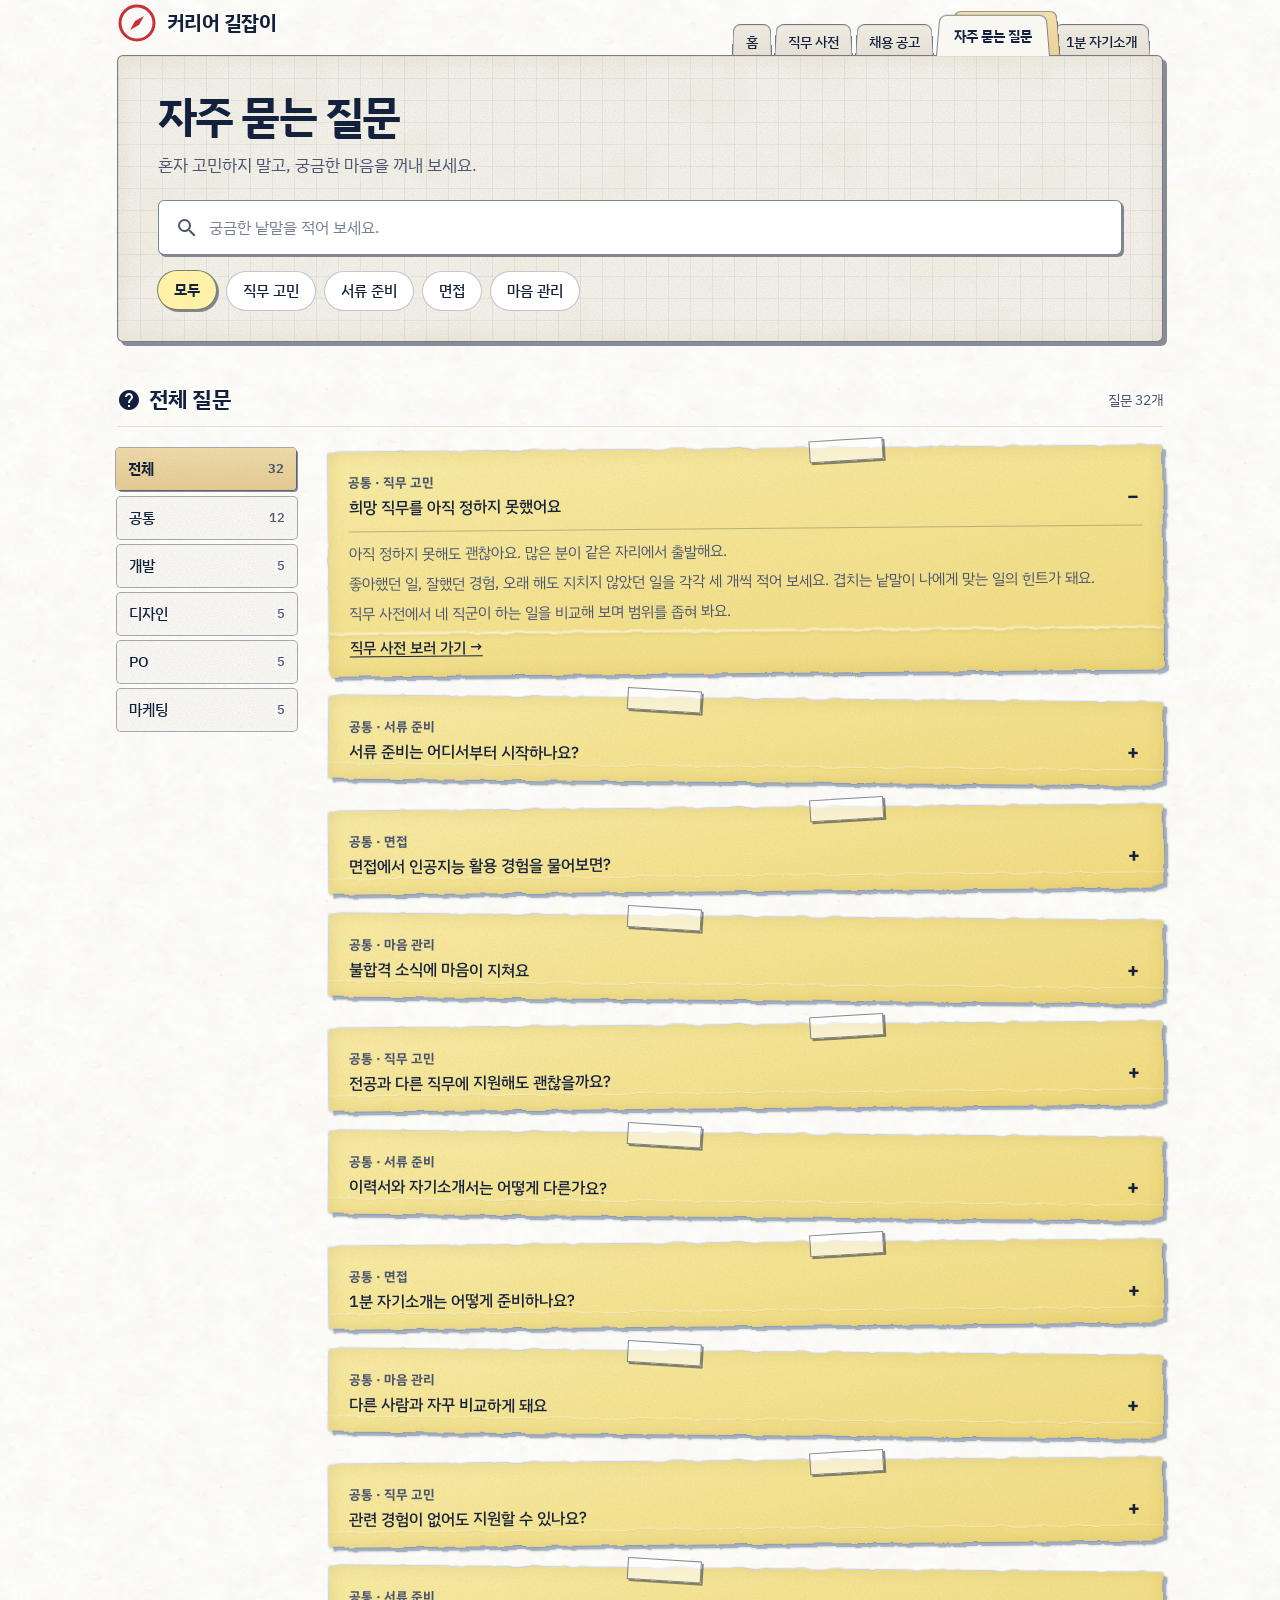
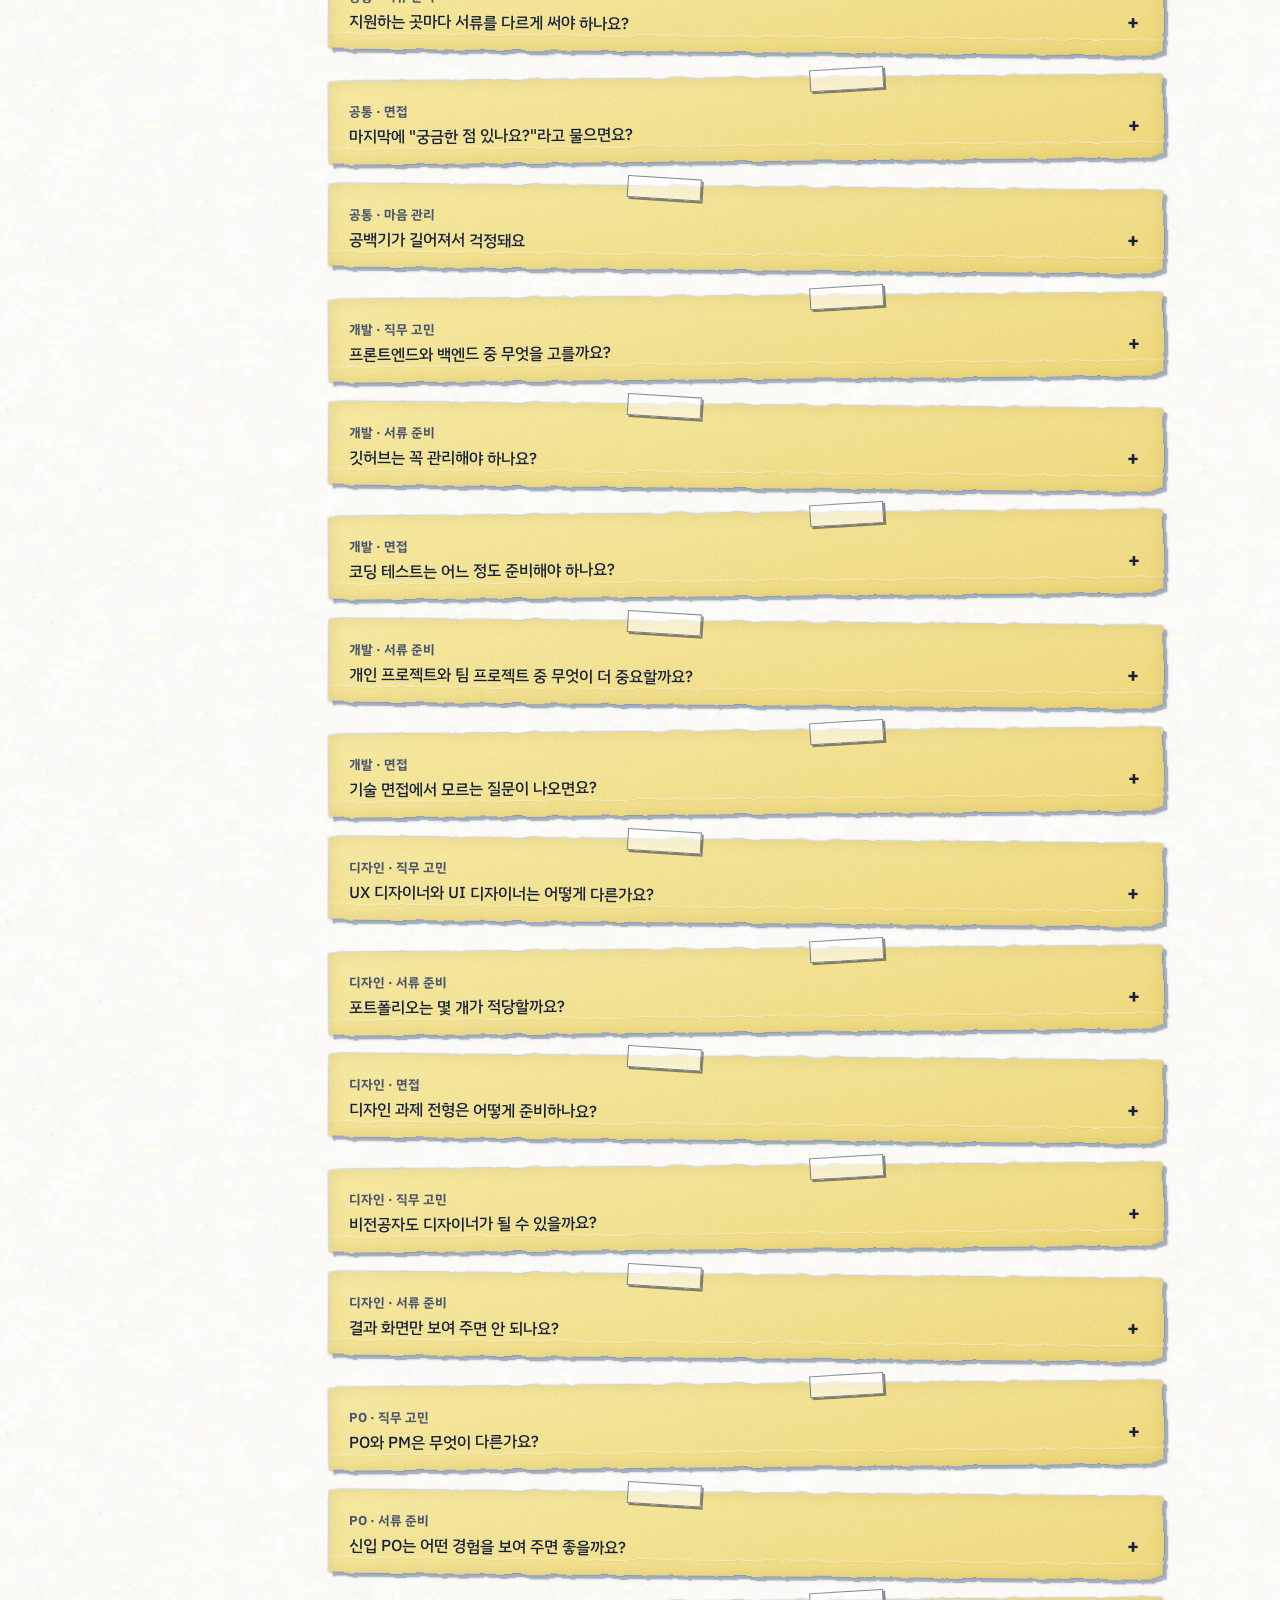
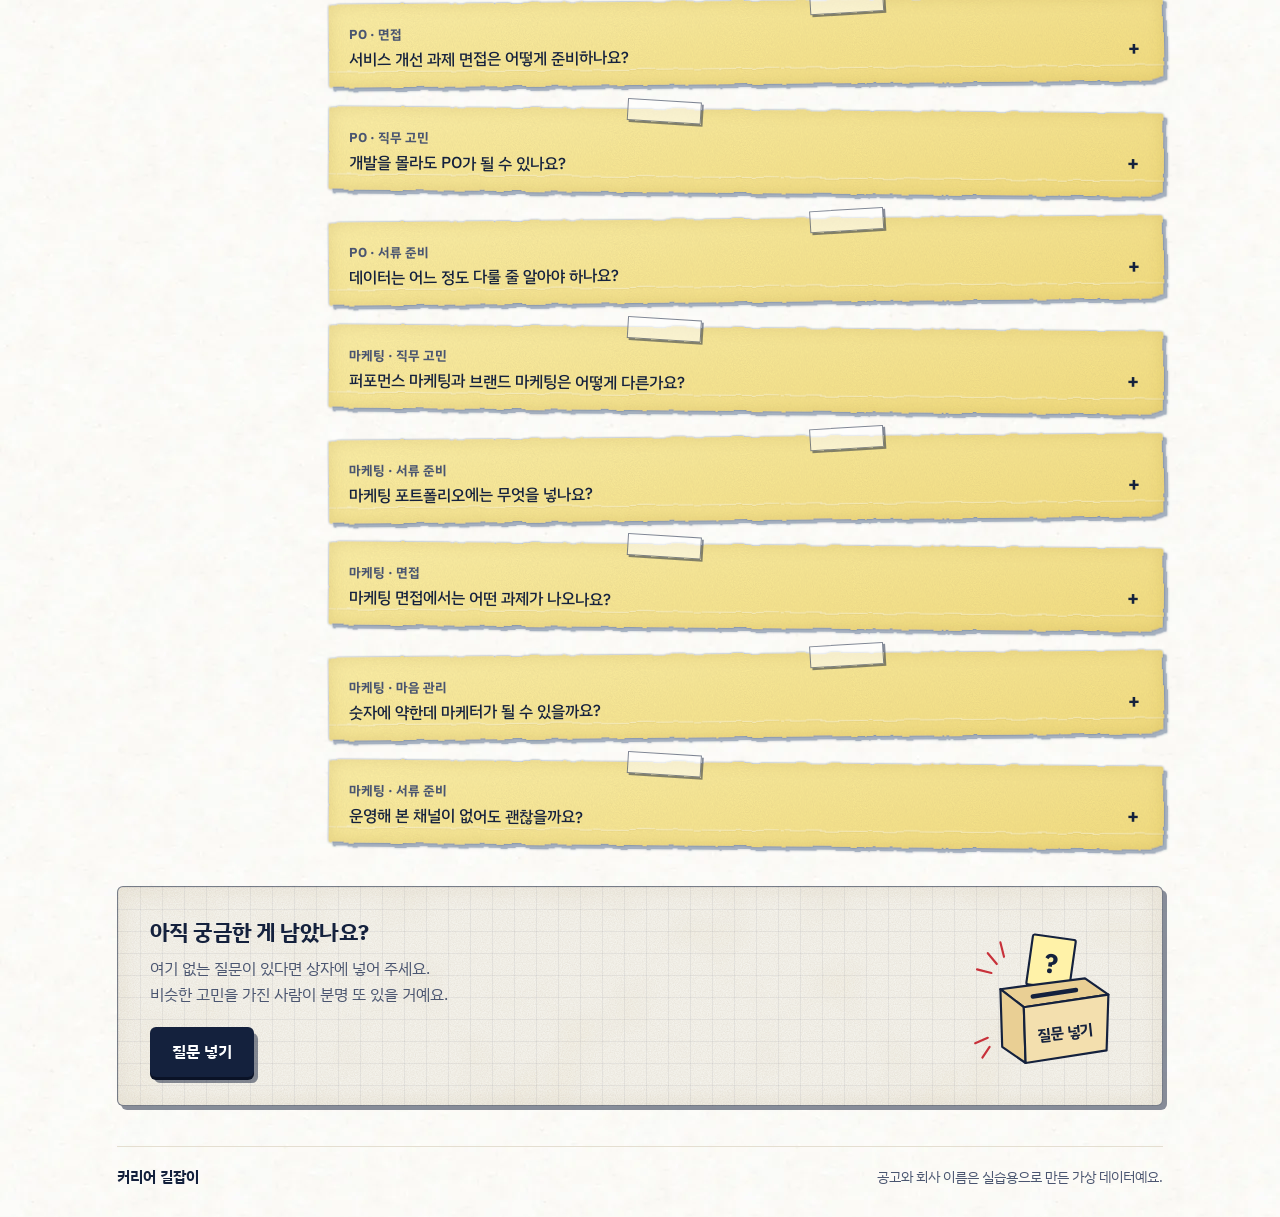
==== commit d9471fb5: "공통 메뉴: 모든 페이지가 같은 헤더·로고·탭을 써요 - style.css(루트): 메뉴(.menu, .menu-logo, .menu-tabs), 나침반 바늘 애니메이션, 공통 색" ====
--- a/faq/index.html
+++ b/faq/index.html
@@ -8,6 +8,7 @@
 <link rel="preconnect" href="https://fonts.googleapis.com">
 <link rel="preconnect" href="https://fonts.gstatic.com" crossorigin>
 <link rel="stylesheet" href="https://fonts.googleapis.com/css2?family=IBM+Plex+Sans+KR:wght@400;500;700&display=swap">
+<link rel="stylesheet" href="../style.css">
 <link rel="stylesheet" href="faq.css">
 </head>
 <body>
@@ -16,16 +17,17 @@
 <a class="skip-link" href="#main">본문 바로가기</a>
 
 <!-- 공통 헤더: 홈(index.html)과 같은 모양 -->
-<header class="wrap site-head">
-  <a class="logo" href="../index.html">
-    <svg width="40" height="40" viewBox="0 0 40 40" aria-hidden="true"><circle cx="20" cy="20" r="17" fill="none" stroke-width="3"/><path d="M27 13 22 22 13 27 18 18Z"/></svg>
+<header class="wrap menu menu--on-sheet">
+  <a class="menu-logo" href="../index.html">
+    <svg viewBox="0 0 40 40" aria-hidden="true"><circle cx="20" cy="20" r="17" fill="none" stroke="#C8313A" stroke-width="3"/><path class="needle" d="M27 13 22 22 13 27 18 18Z" fill="#C8313A"/></svg>
     <b>커리어 길잡이</b>
   </a>
-  <nav class="tabs" aria-label="주 메뉴">
+  <nav class="menu-tabs" aria-label="주 메뉴">
     <a href="../index.html">홈</a>
     <a href="../roles/index.html">직무 사전</a>
     <a href="../jobs/index.html">채용 공고</a>
     <a href="../faq/index.html" aria-current="page"><span>자주 묻는 질문</span></a>
+    <a href="../interview/index.html">1분 자기소개</a>
   </nav>
 </header>
 
--- a/style.css
+++ b/style.css
@@ -0,0 +1,77 @@
+/* 커리어 길잡이 공통 스타일: 모든 페이지가 같은 메뉴(헤더·로고·탭)를 써요.
+   페이지마다 <head>에서 이 파일을 내 페이지 CSS보다 먼저 불러와요.
+   메뉴 마크업은 _틀.html에서 그대로 복사하고, 내 탭에만 aria-current="page"를 넣어요. */
+
+@import url("https://fonts.googleapis.com/css2?family=IBM+Plex+Sans+KR:wght@400;500;700&display=swap");
+
+:root {
+  /* 색 */
+  --paper: #FBFAF7;
+  --sheet: #F8F7F2;
+  --ink: #14213D;
+  --ink-2: #4A5570;
+  --ink-deep: #0A1226;
+  --red: #C8313A;
+  --folder: #F3DFAE;
+  --folder-deep: #E9CF94;
+  --tab: #EFEBE2;
+  --tab-deep: #E3DED2;
+  --tab-hover: #F6F3EC;
+  /* 선과 그림자: 종이 물건은 모두 같은 굵기의 진한 남색 윤곽선과 번짐 없는 단색 그림자 */
+  --line-ink: rgba(20, 33, 61, .55);
+  --shade: rgba(20, 33, 61, .5);
+  --outline: drop-shadow(0 0 .9px rgba(20, 33, 61, .8));
+  --shadow-1: 2px 2px 0 var(--shade);
+  --shadow-2: 4px 4px 0 var(--shade);
+  --shadow-3: 8px 8px 0 rgba(20, 33, 61, .58);
+}
+
+/* ── 메뉴 ─────────────────────────────────────────────
+   <header class="wrap menu">: 폭과 양옆 여백은 그 페이지의 .wrap을 따라가요.
+   기본: 탭 아래에 선이 있고, 선택된 탭이 그 선을 덮어요.
+   menu--on-sheet: 바로 아래 종이(예: 홈 히어로)에 탭이 끼워져요.
+   그 종이에는 position: relative; z-index: 1;과 위 테두리 1.5px가 있어야 해요. */
+.menu { position: relative; display: flex; align-items: flex-end; justify-content: space-between; gap: 8px 16px; flex-wrap: wrap; padding-top: 18px;
+  font-family: "IBM Plex Sans KR", "Apple SD Gothic Neo", "Malgun Gothic", system-ui, sans-serif; color: var(--ink); word-break: keep-all; }
+/* 탭 아래 선: 콘텐츠 폭(content-box)만큼만 그려요 */
+.menu:not(.menu--on-sheet) { background: linear-gradient(var(--line-ink), var(--line-ink)) left bottom / 100% 1.5px no-repeat content-box; }
+
+.menu-logo { display: flex; align-items: center; gap: 10px; padding-bottom: 12px; color: var(--ink); text-decoration: none; }
+.menu-logo svg { width: 40px; height: 40px; flex: none; }
+.menu-logo b { display: block; font-size: 20px; font-weight: 700; letter-spacing: -.5px; }
+
+.menu-tabs { display: flex; align-items: flex-end; gap: 2px; max-width: 100%; overflow-x: auto; padding: 12px 12px 0 8px; scrollbar-width: none; }
+.menu-tabs::-webkit-scrollbar { display: none; }
+.menu-tabs a { position: relative; z-index: 0; display: block; padding: 9px 14px 8px; color: var(--ink); font-size: 14px; font-weight: 500; line-height: 1.6; text-decoration: none; white-space: nowrap; }
+.menu-tabs a::before, .menu-tabs a[aria-current="page"]::after { content: ""; position: absolute; border: 1.5px solid var(--line-ink); border-bottom-width: 0; border-radius: 8px 8px 0 0; transform: perspective(60px) rotateX(5deg); transform-origin: bottom; }
+.menu-tabs a::before { inset: 0 0 1.5px; z-index: -1; background: linear-gradient(var(--tab), var(--tab-deep)); box-shadow: inset 0 -7px 8px -7px rgba(20, 33, 61, .18); }
+.menu-tabs a:not([aria-current]):hover::before, .menu-tabs a:not([aria-current]):focus-visible::before { background: linear-gradient(var(--tab-hover), var(--tab)); }
+.menu-tabs a:focus-visible { outline: 3px solid var(--ink); outline-offset: -3px; border-radius: 8px 8px 0 0; }
+/* 선택된 탭: 쌓임 맥락을 만들지 않고 종이(::before)·마닐라 탭(::after)·글자(span)를 각각 다른 높이에 둬요 */
+.menu-tabs a[aria-current="page"] { z-index: auto; margin-bottom: -1.5px; padding: 13px 18px 9px; font-weight: 700; }
+.menu-tabs a[aria-current="page"]::before { inset: 0; z-index: 2; background: var(--sheet); box-shadow: none; }
+.menu-tabs a[aria-current="page"] > span { position: relative; z-index: 3; }
+.menu-tabs a[aria-current="page"]::after { inset: -6px -11px 0 14px; z-index: 1; background: linear-gradient(var(--folder), var(--folder-deep)); }
+
+/* 종이에 끼워지는 메뉴: 선택 안 된 탭은 종이 뒤로 6px, 선택된 탭만 앞에서 테두리를 덮어요 */
+.menu--on-sheet .menu-tabs { margin-bottom: -6px; }
+.menu--on-sheet .menu-tabs a::before { inset: 0; }
+.menu--on-sheet .menu-tabs a[aria-current="page"] { margin-bottom: 4.5px; }
+.menu--on-sheet .menu-tabs a[aria-current="page"]::after { bottom: -8px; }
+
+/* 로고 나침반: 페이지가 열리면 바늘이 흔들리다 방향을 찾고, 마우스를 올리면 한 번 더 흔들려요 */
+@keyframes needle-find { 0% { rotate: -75deg; } 30% { rotate: 50deg; } 55% { rotate: -22deg; } 78% { rotate: 8deg; } 100% { rotate: 0deg; } }
+@keyframes needle-wiggle { 0%, 100% { rotate: 0deg; } 30% { rotate: 28deg; } 60% { rotate: -14deg; } 82% { rotate: 5deg; } }
+.menu-logo .needle { transform-box: view-box; transform-origin: 20px 20px; animation: needle-find .8s cubic-bezier(.3, .7, .4, 1) .1s both; }
+.menu-logo:hover .needle, .menu-logo:focus-visible .needle { animation: needle-wiggle .6s ease-out; }
+
+/* 휴대폰: 탭 글자·여백을 화면 폭에 맞춰 줄여 되도록 한 화면에 다 보이게 해요(넘치면 옆으로 밀어요) */
+@media (max-width: 560px) {
+  .menu-tabs { gap: 1px; padding: 12px 12px 0 2px; }
+  .menu-tabs a { padding: 8px clamp(5px, 1.8vw, 12px) 7px; font-size: clamp(11px, 3.1vw, 14px); }
+  .menu-tabs a[aria-current="page"] { padding: 11px clamp(6px, 2.2vw, 14px) 8px; }
+}
+
+@media (prefers-reduced-motion: reduce) {
+  .menu-logo .needle, .menu-logo:hover .needle, .menu-logo:focus-visible .needle { animation: none; }
+}
--- a/faq/faq.css
+++ b/faq/faq.css
@@ -61,7 +61,7 @@
 }
 a { color: inherit; }
 button, input, select, textarea { font: inherit; color: inherit; }
-.wrap { max-width: calc(690px + 2 * var(--gutter)); margin: 0 auto; padding: 0 var(--gutter); }
+.wrap { max-width: 1200px; margin: 0 auto; padding: 0 var(--gutter); }
 
 :focus-visible { outline: 3px solid var(--folder-deep); outline-offset: 3px; }
 
@@ -74,22 +74,8 @@
 .mi.sm { width: 18px; height: 18px; vertical-align: -3px; }
 
 /* ---------- 헤더 + 서류철 탭 (홈과 같음) ---------- */
-.site-head { display: flex; align-items: flex-end; justify-content: space-between; gap: 8px 16px; padding-top: 18px; flex-wrap: wrap; }
-.logo { display: flex; align-items: center; gap: 10px; text-decoration: none; padding-bottom: 12px; }
-.logo svg { flex: none; stroke: var(--red); fill: var(--red); }
-.logo b { display: block; font-size: 20px; letter-spacing: -.5px; }
-
-.tabs { display: flex; align-items: flex-end; gap: 4px; overflow-x: auto; max-width: 100%; padding: 12px 10px 0; margin-bottom: -6px; scrollbar-width: none; }
-.tabs::-webkit-scrollbar { display: none; }
-.tabs a { position: relative; z-index: 0; display: block; padding: 9px 18px 8px; color: var(--ink); text-decoration: none; font-size: 15px; font-weight: 500; white-space: nowrap; }
-.tabs a::before, .tabs a[aria-current="page"]::after { content: ""; position: absolute; border-bottom: 0; border-radius: 8px 8px 0 0; transform: perspective(60px) rotateX(5deg); transform-origin: bottom; }
-.tabs a::before { inset: 0; z-index: -1; background: linear-gradient(var(--tab), var(--tab-deep)); border: 1.5px solid var(--line-ink); border-bottom-width: 0; box-shadow: inset 0 -7px 8px -7px var(--tab-shade); }
-.tabs a:not([aria-current]):hover::before, .tabs a:not([aria-current]):focus-visible::before { background: linear-gradient(var(--tab-hover), var(--tab)); }
-.tabs a[aria-current="page"] { z-index: auto; margin-bottom: 4.5px; padding: 13px 22px 9px; font-weight: 700; }
-.tabs a[aria-current="page"]::before { z-index: 2; background: var(--sheet); border-color: var(--line-ink); box-shadow: none; }
-.tabs a[aria-current="page"] > span { position: relative; z-index: 3; }
+
 /* 마닐라 탭: 다른 탭보다 앞, 모눈종이보다 뒤 */
-.tabs a[aria-current="page"]::after { inset: -6px -11px -8px 14px; z-index: 1; background: linear-gradient(var(--folder), var(--folder-deep)); border: 1.5px solid var(--line-ink); border-bottom-width: 0; }
 
 /* ---------- 제목 + 검색: 탭이 붙는 모눈종이 ---------- */
 .hero {
@@ -140,7 +126,7 @@
 .more { margin: 0; padding-bottom: 8px; font-size: 14px; color: var(--ink-2); }
 
 /* ---------- 직군 + 질문 배치 ---------- */
-.faq-layout { display: grid; grid-template-columns: 150px minmax(0, 1fr); gap: 28px; align-items: start; }
+.faq-layout { display: grid; grid-template-columns: 180px minmax(0, 1fr); gap: 32px; align-items: start; }
 
 /* 직군: 인덱스 카드 묶음 */
 .roles { position: sticky; top: 16px; }
@@ -161,7 +147,7 @@
 .role-btn__count { font-size: 13px; color: var(--ink-2); }
 
 /* ---------- 메모지 질문 (홈 메모지와 같은 모양) ---------- */
-.notes { display: grid; gap: 26px; margin: 0; padding: 0; list-style: none; }
+.notes { display: grid; gap: 26px; margin: 0; padding: 0; list-style: none; align-items: start; }
 .note { position: relative; isolation: isolate; padding: 20px 20px 16px; transition: transform .15s; }
 .note::after {
   content: ""; position: absolute; inset: 0; z-index: -1;
@@ -279,6 +265,7 @@
   .chip { padding: 6px 13px; font-size: 14px; }
   .note { padding: 18px 16px 14px; }
   .ask { grid-template-columns: minmax(0, 1fr); padding: 22px 18px; text-align: center; gap: 4px; }
+  .ask h2 { justify-content: center; }
   .ask__box { order: -1; max-width: 140px; margin: 0 auto; }
 }
 
